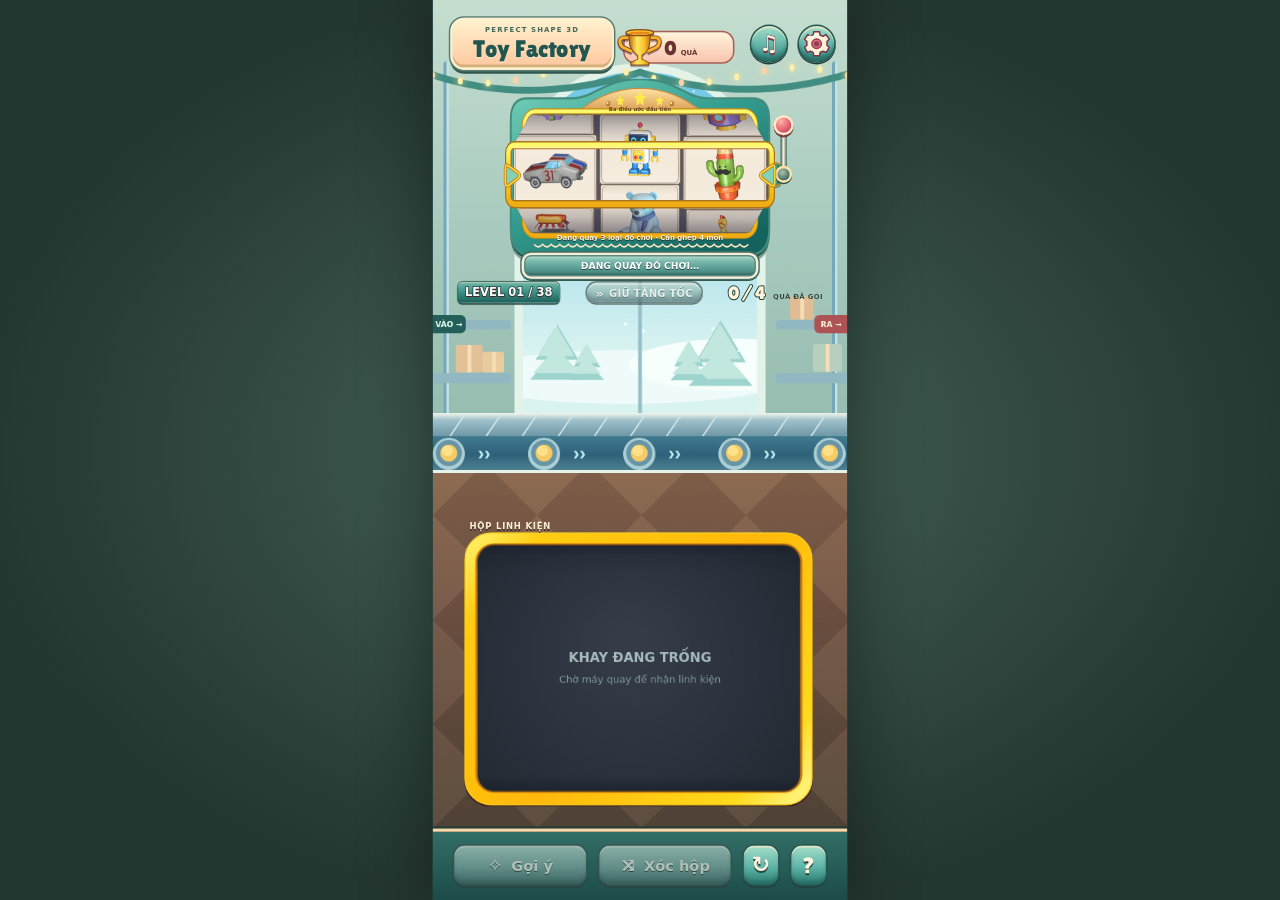
==== games/christmas-toy-factory/index.html @ 2bdef1fa "Publish Christmas Toy Factory prototype" ====
<!doctype html>
<html lang="vi">
<head>
  <meta charset="utf-8">
  <meta name="viewport" content="width=device-width,initial-scale=1,viewport-fit=cover">
  <meta name="theme-color" content="#164e50">
  <title>Christmas Toy Factory · Prototype</title>
  <link rel="stylesheet" href="letter-press-ui.css">
  <link rel="stylesheet" href="game.css">
  <script defer src="letter-press-ui.js"></script>
  <script defer src="assets/toy-meshes.js"></script>
  <script defer src="toy-models.js"></script>
  <script defer src="assets/gift-models.js"></script>
  <script defer src="missions.js"></script>
  <script defer src="assets/cannon-es.min.js"></script>
  <script defer src="tray-physics.js"></script>
  <script defer src="mesh-renderer.js"></script>
  <script defer src="assets/sfx-bank.js"></script>
  <script defer src="sfx.js"></script>
  <script defer src="factory-art.js"></script>
  <script defer src="game.js"></script>
</head>
<body>
  <main id="viewport" aria-label="Xưởng đồ chơi Giáng sinh">
    <div id="stage">
      <canvas id="world" width="540" height="1172" aria-label="Đồ chơi trên băng chuyền và hộp linh kiện"></canvas>
      <header class="hud"><div class="brand press-title"><small>PERFECT SHAPE 3D</small><strong>Toy Factory</strong></div><div class="gift-counter hud-pill"><span class="reward-token" id="gift-icon" aria-hidden="true"></span><b id="total-gifts">0</b><small>QUÀ</small></div><button id="sound" class="gear glossy" aria-label="Tắt âm thanh">♫</button><button id="settings" class="gear glossy" aria-label="Cài đặt"></button></header>
      <section id="machine" aria-label="Máy quay đồ chơi">
        <svg class="slot-cabinet" viewBox="0 0 454 238" preserveAspectRatio="none" aria-hidden="true">
          <defs>
            <linearGradient id="slot-shell" x2=".8" y2="1"><stop stop-color="#78d2bb"/><stop offset=".48" stop-color="#359f91"/><stop offset="1" stop-color="#14635e"/></linearGradient>
            <linearGradient id="slot-gold" x2="0" y2="1"><stop stop-color="#fff86d"/><stop offset=".45" stop-color="#ffd329"/><stop offset="1" stop-color="#efad13"/></linearGradient>
            <linearGradient id="slot-crown" x2="0" y2="1"><stop stop-color="#ffe4a0"/><stop offset="1" stop-color="#d89951"/></linearGradient>
            <path id="slot-star" d="m0-9 2.8 5.7 6.3.9-4.6 4.5 1.1 6.3L0 5.4-5.6 8.4l1.1-6.3-4.6-4.5 6.3-.9Z"/>
          </defs>
          <path d="M43 30H117C153 30 167 2 227 2s74 28 110 28h74q27 0 27 27v143q0 34-34 34H50q-34 0-34-34V57q0-27 27-27Z" fill="#235e55"/>
          <path d="M43 25H117C153 25 167 0 227 0s74 25 110 25h74q27 0 27 27v143q0 34-34 34H50q-34 0-34-34V52q0-27 27-27Z" fill="url(#slot-shell)" stroke="#438d7d" stroke-width="3"/>
          <path d="M125 43Q171 12 227 12t102 31Z" fill="url(#slot-crown)" stroke="#c18c4b" stroke-width="1.5"/>
          <g fill="#ffe94b"><use href="#slot-star" transform="translate(227 25) scale(1.1)"/><use href="#slot-star" transform="translate(195 28) scale(.75)"/><use href="#slot-star" transform="translate(259 28) scale(.75)"/></g>
          <g fill="#b97932"><circle cx="175" cy="32" r="3.5"/><circle cx="279" cy="32" r="3.5"/></g><g fill="#ffecae"><circle cx="174" cy="31" r="1.6"/><circle cx="278" cy="31" r="1.6"/></g>
          <rect x="38" y="42" width="378" height="162" rx="18" fill="#545662" stroke="#c58e17" stroke-width="8"/>
          <rect x="38" y="42" width="378" height="162" rx="18" fill="none" stroke="url(#slot-gold)" stroke-width="5"/>
          <path d="M54 215q7 7 14 0 7 7 14 0 7 7 14 0 7 7 14 0 7 7 14 0 7 7 14 0 7 7 14 0 7 7 14 0 7 7 14 0 7 7 14 0 7 7 14 0 7 7 14 0 7 7 14 0 7 7 14 0 7 7 14 0 7 7 14 0 7 7 14 0 7 7 14 0 7 7 14 0 7 7 14 0 7 7 14 0 7 7 14 0 7 7 14 0 7 7 14 0 7 7 14 0" fill="none" stroke="#ffeac4" stroke-width="2"/>
        </svg>
        <div class="machine-title"><b id="mission-title">MISSION · LEVEL 01</b></div>
        <div class="reels" aria-label="Kết quả quay đồ chơi"></div>
        <svg class="slot-payline" viewBox="0 0 454 238" preserveAspectRatio="none" aria-hidden="true">
          <rect x="12" y="86" width="430" height="77" rx="10" fill="none" stroke="#a97519" stroke-width="11"/>
          <rect x="12" y="86" width="430" height="77" rx="10" fill="none" stroke="url(#slot-gold)" stroke-width="7"/>
          <path d="M19 89H435" stroke="#fff5a1" stroke-width="2"/>
          <path d="M12 113Q7 110 7 117v17q0 7 6 4l15-9q5-4 0-7Z" fill="#81d2ba" stroke="#c58b1d" stroke-width="5" stroke-linejoin="round"/>
          <path d="M12 113Q7 110 7 117v17q0 7 6 4l15-9q5-4 0-7Z" fill="none" stroke="#ffdc44" stroke-width="2"/>
          <path d="M442 113q5-3 5 4v17q0 7-6 4l-15-9q-5-4 0-7Z" fill="#81d2ba" stroke="#c58b1d" stroke-width="5" stroke-linejoin="round"/>
          <path d="M442 113q5-3 5 4v17q0 7-6 4l-15-9q-5-4 0-7Z" fill="none" stroke="#ffdc44" stroke-width="2"/>
        </svg>
        <div id="lever" aria-hidden="true"><div class="lever-mount"></div><div class="lever-arm"></div><div class="lever-base"></div><i class="lever-ball"></i></div>
        <div class="machine-foot"><p id="machine-caption">Đang chuẩn bị quay đồ chơi…</p></div>
        <button id="spin" class="play glossy" disabled>ĐANG QUAY ĐỒ CHƠI…</button>
      </section>
      <div class="conveyor-heading"><button id="batch-label" class="level-chip" aria-label="Chọn level">LEVEL 01</button><button id="boost" class="boost glossy" disabled aria-label="Giữ để tăng tốc băng chuyền"><span>»</span> GIỮ TĂNG TỐC</button><span id="batch-count">0 / 3 <i>QUÀ ĐÃ GÓI</i></span></div>
      <div id="stations" aria-label="Các đồ chơi cần lắp"></div>
      <div class="clue-plate instruction-plate"><span>LẮP RÁP</span><strong id="instruction" role="status">Khởi động băng chuyền để lắp đồ chơi!</strong></div>
      <div class="tray-heading"><span>HỘP LINH KIỆN</span><span id="parts-count">TÌM MẢNH CÒN THIẾU</span></div>
      <div id="piece-buttons" aria-label="Mảnh trong hộp"></div>
      <footer class="tools order-rail"><button id="hint" class="glossy"><span>✧</span> Gợi ý</button><button id="shuffle" class="glossy"><span>⤨</span> Xóc hộp</button><button id="restart" class="glossy" aria-label="Chơi lại chuyến quà"><span>↻</span></button><button id="help" class="glossy" aria-label="Hướng dẫn">?</button></footer>
      <div id="toast" role="status" hidden></div>
      <dialog id="modal" aria-labelledby="modal-title"><article class="panel"><header class="panel-heading"><h1 id="modal-title"></h1><p id="modal-subtitle"></p></header><button id="close" class="close glossy" aria-label="Đóng">×</button><div class="panel-body" id="modal-content"></div></article></dialog>
    </div>
  </main>
</body>
</html>
---- games/christmas-toy-factory/letter-press-ui.css ----
@font-face {
  font-family: "Lilita One";
  src: url("assets/lilita-one.woff2") format("woff2");
  font-style: normal;
  font-weight: 900;
  font-display: swap;
}

:root {
  color-scheme: light;
  font-family: "Lilita One", "Arial Rounded MT Bold", system-ui, sans-serif;
  font-weight: 900;
  color: white;
  background: #20342e;
  --ink: #233b35;
  --glow-blue: #ade2d0;
  --blue: #389488;
  --yellow: #ffe545;
}

* { box-sizing: border-box; }
html, body { margin: 0; width: 100%; height: 100%; overflow: hidden; }
body { overscroll-behavior: none; user-select: none; -webkit-user-select: none; }
[hidden] { display: none !important; }

#viewport {
  position: fixed;
  inset: env(safe-area-inset-top) env(safe-area-inset-right) env(safe-area-inset-bottom) env(safe-area-inset-left);
  overflow: hidden;
  background: radial-gradient(ellipse at center, #46645a, #243630 74%);
}
#stage {
  position: absolute;
  top: 50%;
  left: 50%;
  width: 540px;
  height: 1172px;
  transform: translate(-50%, -50%) scale(var(--scale, 0));
  isolation: isolate;
  background: #164e50;
  box-shadow: 0 0 90px #0007;
  overflow: hidden;
  touch-action: none;
}
#world, #effects, #home, #hud, #pieces {
  position: absolute;
  inset: 0;
  width: 100%;
  height: 100%;
}
#hud, #home, #pieces, #effects { pointer-events: none; }
#effects { z-index: 5; }
#tutorial, #tutorial-shade { position: absolute; inset: 0; width: 100%; height: 100%; pointer-events: none; }
#tutorial { z-index: 6; }
#stage.guiding #hud button { pointer-events: none; }
#tutorial-card {
  position: absolute;
  top: 112px;
  left: 39px;
  right: 39px;
  padding: 10px 19px 16px;
  border-radius: 23px;
  border: 3px solid #ffe8c0;
  background: linear-gradient(170deg, #fff5df, #ffd8af);
  color: #294741;
  box-shadow: 0 4px #48756b, 0 11px 30px #22101988;
  pointer-events: auto;
}
#tutorial-card[data-position="below-row"] { top: 446px; }
#tutorial-card[data-position="below-timer"] { top: 155px; }
.tutorial-heading { display: flex; align-items: center; justify-content: space-between; gap: 8px; }
#tutorial-progress { color: #3c625c; font: 850 13px/1.2 system-ui, sans-serif; letter-spacing: .105em; text-transform: uppercase; }
#tutorial-title { margin: 0 0 4px; font-size: 29px; font-weight: 900; line-height: 1.05; }
#tutorial-copy { margin: 0; font: 700 19px/1.26 system-ui, sans-serif; }
#tutorial-skip { min-width: 53px; min-height: 34px; background: transparent; color: #345750; font: 800 16px system-ui, sans-serif; }
#tutorial-next {
  display: block;
  min-height: 43px;
  margin: 9px 0 0 auto;
  padding: 0 16px;
  border-radius: 12px;
  border: 2px solid #732f43;
  background: linear-gradient(#ac4a61, #8f3951);
  box-shadow: 0 2px #702b40;
  color: #fff4e2;
  font-size: 19px;
}
#tutorial-card button:focus-visible { outline-color: #8a3650; outline-width: 3px; outline-offset: 2px; }
#tutorial-hand {
  position: absolute;
  top: 0;
  left: 0;
  width: 0;
  height: 0;
  transform: translate(var(--hand-x), var(--hand-y)) scaleX(var(--hand-side, 1));
}
#tutorial-hand img { position: absolute; width: 105px; height: 105px; filter: drop-shadow(0 4px 3px #2b123a82); }
#tutorial-hand .hand-idle { left: -18px; top: -24px; animation: tutorial-point 1.15s ease-in-out infinite; }
#tutorial-hand .hand-click { left: -12px; top: -30px; animation: tutorial-click 1.15s steps(1) infinite; opacity: 0; }
#tutorial-hand.point-only img { animation: none; }
#tutorial-hand.pressed .hand-idle { animation: none; opacity: 0; }
#tutorial-hand.pressed .hand-click { animation: none; opacity: 1; }
@keyframes tutorial-point {
  0%, 100% { opacity: 1; transform: translate(8px, 11px); }
  35% { opacity: 1; transform: translate(0, 0); }
  44%, 64% { opacity: 0; transform: translate(0, 0); }
  66% { opacity: 1; transform: translate(0, 0); }
}
@keyframes tutorial-click { 44% { opacity: 1; } 66% { opacity: 0; } }
@media (prefers-reduced-motion: reduce) {
  #tutorial-hand img.hand-idle, #tutorial-hand img.hand-click { animation: none; }
}
button {
  border: 0;
  font: inherit;
  color: inherit;
  cursor: pointer;
  padding: 0;
  pointer-events: auto;
  -webkit-tap-highlight-color: transparent;
}
button:focus-visible { outline: 5px solid #fff2a4; outline-offset: 5px; }
button:active:not(.piece-hit) { filter: brightness(1.14); }
.glossy {
  background: linear-gradient(#a4deca, #61b5a8 54%, #28786f);
  border: 2px solid #265650;
  box-shadow: inset 0 3px 1px #ffe9c591, inset 0 -5px 4px #205e5870, 0 2px 0 #233f38;
}
.gear {
  position: absolute;
  width: 58px;
  height: 58px;
  border-radius: 50%;
  display: grid;
  place-items: center;
}
.gear svg { width: 42px; height: 42px; }
.level-chip, .timer-text {
  color: #fff;
  font-weight: 1000;
  letter-spacing: -.5px;
  paint-order: stroke fill;
  -webkit-text-stroke: 2.5px #4d292a;
  text-shadow: 0 2px 1px #4d252b;
}
.level-chip {
  position: absolute;
  top: 47px;
  left: 34px;
  font-size: 19px;
  line-height: 23px;
  padding: 1px 6px 2px;
  border-radius: 7px;
  border: 1px solid #25544b;
  background: linear-gradient(#6ebbad, #388c80 54%, #1d615b);
  box-shadow: inset 0 2px #ffd6b66b, 0 2px 1px #244b44;
}
#game-settings { top: 31px; right: 12px; }
.timer {
  position: absolute;
  left: 206px;
  top: 52px;
  width: 154px;
  height: 43px;
  border-radius: 12px;
  background: #284b44;
  border: 4px solid #92cabb;
  box-shadow: 0 0 0 1.5px #401e26, inset 0 2px 4px #4a222d, 0 4px #36685e, 0 5px #552630;
}
.timer-fill {
  height: 100%;
  width: 100%;
  border-radius: 8px;
  background: linear-gradient(#ffdb24, #ffac00 60%, #ff9200);
  box-shadow: inset 0 2px 3px #fff29b, inset 0 -3px 4px #dc6500, 1px 0 3px #662e39;
  transform-origin: left;
}
.timer.danger .timer-fill { background: linear-gradient(#ff845d,#ff4421,#b90b0e); }
.timer-clock {
  position: absolute;
  width: 53px;
  height: 58px;
  top: -15px;
  left: -28px;
}
.timer-clock svg { width: 100%; height: 100%; overflow: visible; }
.timer-text {
  position: absolute;
  inset: 0;
  display: grid;
  place-items: center;
  font-size: 23px;
}
.timer.untimed .timer-text { font: 900 33px/1 system-ui, sans-serif; }
.clue-plate {
  position: absolute;
  top: 554px;
  left: 59px;
  right: 59px;
  min-height: 49px;
  display: flex;
  align-items: center;
  gap: 10px;
  padding: 5px 12px;
  border: 3px solid #fff0c2;
  border-radius: 13px;
  background: linear-gradient(#fff2d3, #e9c38c);
  box-shadow: 0 3px #956b42, 0 5px 8px #26190e80;
  color: #263a32;
  font: 750 18px/1.1 system-ui, sans-serif;
}
.clue-plate span {
  flex: 0 0 auto;
  padding: 5px 6px;
  border-radius: 6px;
  background: #296b60;
  color: #fff4d9;
  font-size: 12px;
  letter-spacing: .08em;
}
.clue-plate strong { flex: 1; }
.order-rail {
  position: absolute;
  inset: auto 0 0;
  min-height: 93px;
  display: flex;
  align-items: center;
  gap: 16px;
  padding: 10px 24px 13px;
  background: linear-gradient(#326e66,#1c4b49);
  border-top: 4px solid #fbd8aa;
  box-shadow: 0 -3px 0 #263e37;
  color: #fff0d8;
  font-family: system-ui, sans-serif;
}
.order-copy { flex: 1; min-width: 0; }
.order-heading { display: flex; align-items: baseline; gap: 10px; justify-content: space-between; }
#chapter-label { font-size: 21px; font-weight: 850; }
#row-count { color: #ffc99e; font-size: 16px; white-space: nowrap; }
#chapter-tip { margin: 4px 0 0; color: #ffdfcc; font-size: 16px; line-height: 1.2; }
#guide { width: 48px; height: 48px; flex: 0 0 48px; border-radius: 15px; font-size: 27px; }

.home-hud {
  position: absolute;
  top: 37px;
  left: 15px;
  right: 12px;
  height: 82px;
  display: flex;
  align-items: center;
  gap: 9px;
}
.profile {
  width: 83px;
  height: 83px;
  flex: 0 0 auto;
  border: 4px solid #ffe8d0;
  border-radius: 13px;
  background: linear-gradient(#dc7c72, #a54d56 70%, #66333c);
  box-shadow: 0 0 0 2px #87434d, inset 0 0 0 3px #e88480, 0 3px 0 #1c2750;
}
.profile svg { width: 66px; height: 66px; }
.home-hud .gear { position: static; width: 49px; height: 49px; flex: 0 0 auto; }
.home-hud .gear svg { width: 35px; height: 35px; }
.hud-pill {
  position: relative;
  flex: 1;
  height: 48px;
  display: flex;
  gap: 9px;
  align-items: center;
  justify-content: end;
  background: linear-gradient(#fff4db, #f9c4ae);
  border: 2px solid #a96056;
  border-radius: 16px;
  color: #663331;
  font-size: 25px;
  letter-spacing: 1px;
}
.hud-pill #life-clock { font-size: 19px; letter-spacing: 0; }
.heart-token {
  margin-left: -8px;
  width: 67px;
  height: 61px;
  flex: 0 0 auto;
  filter: drop-shadow(0 2px 1px #2b061d70);
}
.heart-token svg { width: 100%; height: 100%; }
.lives-number {
  position: absolute;
  left: 18px;
  color: white;
  font-size: 28px;
  -webkit-text-stroke: 2.5px #301020;
  paint-order: stroke fill;
}
.coin {
  display: inline-block;
  width: 54px;
  height: 54px;
  vertical-align: middle;
  border: 3px solid #ad6505;
  border-radius: 50%;
  background: radial-gradient(circle, #ffd62b 45%, #ffc109 52%, #fff055 62%, #ffaf00 65%);
  box-shadow: inset 0 2px 1px #fff19c, inset 0 -4px 1px #e08500, 0 2px 2px #42230060;
}
.hud-pill .coin { margin-left: -6px; flex: 0 0 auto; }
.plus {
  flex: 0 0 53px;
  width: 53px;
  height: 53px;
  margin-right: -2px;
  font-size: 33px;
  border-radius: 12px;
  background: linear-gradient(#ffdd05, #ff9500 80%);
  border-color: #8b4d00;
  box-shadow: inset 0 3px #ffe473, inset 0 -5px #d96c00, 0 2px #88430c;
  -webkit-text-stroke: 2px #b04205;
  paint-order: stroke fill;
}
.press-title {
  position: absolute;
  top: 202px;
  left: 36px;
  right: 36px;
  padding: 23px 8px 26px;
  border-radius: 28px;
  border: 5px solid #ffefcd;
  background: linear-gradient(#fff1ce,#ffc79e);
  box-shadow: 0 0 0 3px #577d70, 0 8px 0 #315850, inset 0 -6px #d3af7b;
  text-align: center;
  color: #244b46;
}
.press-title p {
  margin: 0 0 4px;
  font: 850 16px/1.2 system-ui, sans-serif;
  letter-spacing: .22em;
  color: #44685b;
}
.press-title h1 { margin: 0; font-size: 70px; line-height: 1.05; color: #23564f; text-shadow: 0 3px #fff1cf; }
#home-progress {
  position: absolute;
  top: 973px;
  left: 0;
  right: 0;
  margin: 0;
  text-align: center;
  font: 800 20px/1.3 system-ui, sans-serif;
  color: #ffedcc;
  text-shadow: 0 2px #602a35;
}
.play, .action {
  background: linear-gradient(#9ce1cc 3%, #67c0ae 28%, #38988c 75%, #266c63);
  border-color: #255b50;
  box-shadow: inset 0 4px 2px #ffdfb89e, inset 0 -8px 2px #21534b9e, 0 3px 1px #2a4a41;
  -webkit-text-stroke: 4px #254741;
  paint-order: stroke fill;
  text-shadow: 0 3px #254741;
}
.play {
  position: absolute;
  left: 50%;
  top: 845px;
  width: 292px;
  height: 121px;
  border: 7px solid #ffeacf;
  border-radius: 34px;
  box-shadow: 0 0 0 2px #307366, inset 0 0 0 5px #459080, inset 0 9px 2px #b1ddc1, inset 0 -9px 1px #276b62, 0 7px 0 #27564c;
  transform: translateX(-50%);
  font-size: 62px;
  letter-spacing: -1.8px;
  word-spacing: 4px;
}
.tabs {
  position: absolute;
  inset: auto 0 0;
  height: 109px;
  display: flex;
  background: linear-gradient(#408278, #24534e);
  border-top: 5px solid #ffe5c6;
  box-shadow: 0 -2px 0 #316961, inset 0 5px 0 #5f9d90;
}
.tabs button {
  position: relative;
  flex: 1;
  background: none;
  font-size: 22px;
  text-shadow: 0 3px #24413a;
}
.tabs button.selected {
  flex: 1.24;
  padding-top: 46px;
  background: linear-gradient(#fda594, #dc6c7e 55%, #a54461);
  border: 1px solid #ffb8a1;
}
.tabs button svg { width: 99px; height: 89px; }
.tabs .selected svg { position: absolute; width: 113px; height: 101px; top: -38px; left: calc(50% - 56px); }

.piece-hit {
  position: absolute;
  min-width: 46px;
  min-height: 46px;
  background: transparent;
  border-radius: 16px;
  pointer-events: none;
}
.piece-hit:focus-visible { outline-width: 3px; outline-offset: 0; }
.sr-only { position: absolute; width: 1px; height: 1px; clip-path: inset(50%); overflow: hidden; white-space: nowrap; }

#modal {
  position: absolute;
  inset: 0;
  margin: 0;
  width: 100%;
  height: 100%;
  max-width: none;
  max-height: none;
  border: 0;
  padding: 0;
  background: #241015b9;
  color: white;
  z-index: 4;
}
#modal[open] { display: grid; place-items: center; }
.panel {
  position: relative;
  width: 484px;
  margin-top: -21px;
  padding: 94px 31px 30px;
  border-radius: 48px;
  border: 7px solid #fff0d6;
  background: linear-gradient(#f9b3a1, #dd7484 68%, #be586c);
  box-shadow: 0 0 0 2px #843c4d, inset 0 0 0 6px #b85f71, inset 0 13px 0 #ffdcc2, 0 7px 0 #963f50;
  text-align: center;
}
.panel-heading {
  position: absolute;
  left: 50%;
  top: -39px;
  transform: translateX(-50%) perspective(520px) rotateX(-8deg);
  width: 357px;
  min-height: 104px;
  display: grid;
  place-content: center;
  border: 7px solid #fff1d7;
  border-radius: 31px;
  background: linear-gradient(#fca69a,#c95670);
  box-shadow: 0 0 0 2px #7e394a, inset 0 0 0 5px #c35e77, inset 0 9px 0 #ffc5a9, 0 5px 0 #8a3e53;
  -webkit-text-stroke: 4px #602c3d;
  paint-order: stroke fill;
  text-shadow: 0 3px #542833;
}
.panel h1, .panel h2, .panel p { margin: 0; }
.panel h1 { font-size: 45px; line-height: 1.03; letter-spacing: -1.3px; word-spacing: 4px; }
.panel-heading p { font-size: 25px; line-height: 1; -webkit-text-stroke-width: 3px; }
.panel-heading p:empty { display: none; }
.close {
  position: absolute;
  top: -13px;
  right: -26px;
  width: 65px;
  height: 65px;
  border-radius: 50%;
  background: linear-gradient(#ff5547,#ef1013 62%,#b90009);
  border-color: #a61324;
  box-shadow: inset 0 4px 2px #ffa477, inset 0 -6px 2px #a2090b, 0 3px 0 #680f21;
  font-size: 57px;
  line-height: .8;
  -webkit-text-stroke: 3px #411116;
  paint-order: stroke fill;
}
.panel h2 {
  font-size: 52px;
  margin: 0 0 14px;
  -webkit-text-stroke: 4px #65303c;
  paint-order: stroke fill;
  text-shadow: 0 4px #65303c;
  letter-spacing: -1px;
}
.panel-copy {
  font-family: system-ui, sans-serif;
  border: 2px solid #8f414f;
  box-shadow: inset 0 3px 6px #6d303747;
  background: #934653;
  border-radius: 20px;
  padding: 24px 20px;
  font-size: 25px;
  line-height: 1.35;
  text-shadow: 0 2px #6c333a;
}
.reward {
  height: 225px;
  display: grid;
  place-items: center;
  position: relative;
}
.reward svg { width: 187px; height: 151px; }
.reward b {
  position: absolute;
  left: 61%;
  top: 60%;
  font-size: 45px;
  color: #fff;
  -webkit-text-stroke: 4px #61313c;
  paint-order: stroke fill;
}
.guide-copy { max-height: 540px; overflow: auto; text-align: left; font-size: 20px; }
.guide-copy p + p { margin-top: 14px; }
.level-list { display: grid; gap: 12px; max-height: 740px; overflow: auto; padding: 6px 4px; }
.level-list section { background: #295d57; border-radius: 15px; padding: 8px 10px 10px; }
.level-list h3 { margin: 0 0 5px; font: 800 18px/1.25 system-ui, sans-serif; color: #ffe2bd; }
.level-choices { display: grid; grid-template-columns: repeat(5,1fr); gap: 7px; }
.level-choices button { min-height: 53px; border-radius: 10px; color: #254a45; background: #ffd0a4; font-size: 25px; }
.level-choices button span { margin-left: 3px; color: #864352; font: 900 16px system-ui, sans-serif; }
.actions { display: flex; gap: 16px; margin-top: 26px; justify-content: center; }
.action {
  border: 2px solid #9b4758;
  border-radius: 29px;
  min-height: 97px;
  flex: 1;
  font-size: 33px;
  letter-spacing: -1px;
}
.action.alt {
  background: linear-gradient(#ffdc0c,#ffac00 59%,#ff8100);
  border-color: #b65801;
  box-shadow: inset 0 4px 2px #fff08d, inset 0 -9px 2px #dd6300, 0 3px 1px #774b28;
}
.action .coin { width: 40px; height: 40px; margin-left: 4px; }
.action:disabled { cursor: default; filter: saturate(.55); }
.panel.won { padding-bottom: 37px; }
.panel.won .action { min-height: 110px; }
.setting-row { display: flex; align-items: center; justify-content: space-between; padding: 11px 0; }
.setting-row + .setting-row { border-top: 2px solid #c76c79; }
.toggle {
  width: 102px;
  min-height: 50px;
  border-radius: 16px;
  background: linear-gradient(#fac48a,#d17c4d);
  border: 2px solid #236c25;
  font-size: 25px;
  text-shadow: 0 2px #255013;
}
.toggle[aria-pressed="false"] { background: linear-gradient(#b99185,#805354); border-color: #3b557a; }
---- games/christmas-toy-factory/game.css ----
/* Layout adapters for the original Letter Press UI kit.
   letter-press-ui.css is an unchanged copy of the source stylesheet. */
:root{--font-body:system-ui,'Segoe UI',sans-serif;--cream:#fff0d6;--jade:#296b60;--dark-jade:#233b35;--gold:#ffcd12;--tray-felt:#232a34}
button:disabled{cursor:default}button:disabled:not(#spin){filter:saturate(.45);opacity:.65}
#world{touch-action:none}.hud{position:absolute;left:0;top:0;width:540px;height:110px;pointer-events:none}.hud button{pointer-events:auto}
.brand.press-title{top:23px;left:23px;right:auto;width:213px;height:68px;padding:7px 6px;border-width:3px;border-radius:18px;box-shadow:0 0 0 2px #577d70,0 5px 0 #315850,inset 0 -4px #d3af7b}
.brand small{display:block;font:850 9px/1.4 var(--font-body);letter-spacing:1.5px;color:#44685b}.brand strong{font-size:31px;line-height:1.15;white-space:nowrap;color:#23564f;text-shadow:0 2px #fff1cf}
.gift-counter.hud-pill{position:absolute;left:248px;top:40px;width:145px;height:43px;justify-content:flex-start;padding-left:51px;gap:5px;font-size:26px;letter-spacing:0}
.gift-counter small{font:900 9px var(--font-body);align-self:flex-end;margin-bottom:8px}.reward-token{position:absolute;left:-10px;top:-13px;width:59px;height:59px;filter:drop-shadow(0 2px 1px #2b061d70)}.reward-token svg{width:100%;height:100%}
.hud .gear{position:absolute;top:32px;width:50px;height:50px}.hud .gear svg{width:36px;height:36px}#sound{left:413px;font-size:29px;color:#fff0d7;-webkit-text-stroke:1px #76374a;paint-order:stroke fill;text-shadow:0 2px #76374a}#settings{left:475px}
#machine{position:absolute;top:103px;left:89px;width:362px;height:257px}
.slot-cabinet,.slot-payline{position:absolute;inset:0;width:100%;height:238px;pointer-events:none}
.slot-cabinet{filter:drop-shadow(0 4px 0 #254c4280)}
.slot-payline{z-index:2}
.machine-title{position:absolute;top:35px;left:23%;right:23%;text-align:center;color:#654327;font:850 7px/8px var(--font-body);white-space:nowrap;overflow:hidden;text-overflow:ellipsis}
.machine-foot{position:absolute;top:201px;left:37px;right:37px;text-align:center;z-index:3}
.machine-foot p{margin:0;font:750 9px/12px var(--font-body);color:#fff0d8;text-shadow:0 1px #233b35}
#spin.play{top:226px;width:308px;height:34px;border-width:3px;border-radius:12px;font:900 13px var(--font-body);letter-spacing:0;word-spacing:0;-webkit-text-stroke:0;box-shadow:0 0 0 2px #307366,inset 0 0 0 2px #459080,inset 0 3px 2px #b1ddc1,inset 0 -3px 1px #276b62,0 3px 0 #27564c}
#spin:disabled{font-size:12px;-webkit-text-stroke:0;text-shadow:0 1px #254741;filter:saturate(.7)}
.conveyor-heading{position:absolute;top:366px;left:32px;right:32px;display:flex;align-items:center;justify-content:space-between;height:29px}.conveyor-heading .level-chip{position:static;font:900 15px/23px var(--font-body);-webkit-text-stroke:2px #254741;padding:2px 9px;letter-spacing:0}#batch-count{font-size:23px;color:#fff4dc;-webkit-text-stroke:2.5px #254741;paint-order:stroke fill;text-shadow:0 2px #254741}#batch-count i{font:850 9px var(--font-body);-webkit-text-stroke:0;margin-left:5px;color:#294741;text-shadow:0 1px #fff0d6;letter-spacing:.4px}
.station{position:absolute;top:398px;width:156px;height:156px;background:transparent;color:#fff0d6}.station:hover:not(:disabled){background:#ffffff10;border-radius:20px}.station:disabled{opacity:1;filter:none}.station .toy-name{position:absolute;left:0;right:0;top:149px;font:900 12px var(--font-body);letter-spacing:.5px;-webkit-text-stroke:2.2px #254741;paint-order:stroke fill;text-shadow:0 2px #254741}.station .part-dots{position:absolute;top:175px;left:0;right:0;display:flex;gap:5px;justify-content:center}.part-dots i{width:8px;height:8px;border-radius:50%;background:#173e43;border:1px solid #8bd3c8}.part-dots i.done{background:#ffe545;box-shadow:0 0 7px #ffed9e}.station.selected{border-bottom:3px solid #ffe545}.station.ready .toy-name{color:#fff1a4}.station.ready .part-dots:after{content:'✓ ĐÃ GÓI';font:850 9px var(--font-body);color:#fff0d6;letter-spacing:.8px;text-shadow:0 1px #254741}.station.ready .part-dots i{display:none}
.instruction-plate.clue-plate{top:625px;left:42px;right:42px;min-height:46px;padding:6px 10px;gap:9px}.instruction-plate>span{font-size:10px;padding:6px;white-space:nowrap}.instruction-plate>strong{font:800 13px/1.2 var(--font-body);min-width:0}
.tray-heading{position:absolute;top:679px;left:48px;right:48px;display:flex;justify-content:space-between;align-items:center;color:#fff0d6;font:900 11px var(--font-body);letter-spacing:1px;text-shadow:0 2px #4b372d}.tray-heading span:last-child{font-size:9px;letter-spacing:.4px;color:#ffe2bd}
.tools.order-rail{gap:13px;padding:13px 26px 16px;min-height:93px}.tools button{height:55px;border-radius:16px;font:900 19px var(--font-body);text-shadow:0 2px #254741;color:#fff4df;flex:1;white-space:nowrap}.tools button span{font-size:25px;vertical-align:-1px;margin-right:4px}.tools #restart,.tools #help{flex:0 0 49px;width:49px}.tools #restart span{margin:0;font-size:29px}.tools #help{font:900 29px 'Lilita One',var(--font-body)}
#piece-buttons{position:absolute;inset:0;pointer-events:none}.piece-hit{opacity:0;border:0}.piece-hit:focus-visible{opacity:1;outline:3px dashed #fff6b1;box-shadow:0 0 15px #ffda5c;pointer-events:auto}
#toast{position:absolute;top:621px;left:43px;right:43px;padding:12px 15px;min-height:48px;text-align:center;border:3px solid #ffe8c0;border-radius:13px;background:linear-gradient(#fff5df,#ffd8af);color:#294741;font:800 13px/1.25 var(--font-body);box-shadow:0 3px #48756b,0 5px 12px #22101955;z-index:8}
#modal{background:#241015b9}#modal::backdrop{background:transparent}.panel{width:458px;padding:83px 24px 25px}.panel-heading{width:340px;min-height:100px}.panel-heading h1{font-size:36px;line-height:1.06;letter-spacing:-.5px;word-spacing:0}.panel-heading p{font-size:20px}.panel-body{font-family:var(--font-body)}.panel .close{right:-15px;top:-16px;width:58px;height:58px;font-size:49px}.panel-copy{padding:16px;font:700 16px/1.45 var(--font-body);color:#fff4e2}.panel-copy.guide-copy{font-size:15px;max-height:520px}.guide-copy p+p{margin-top:13px}.guide-copy .help-keyboard{font-size:12px;margin-top:16px}.panel-body .actions{margin-top:20px}.panel-body .action{font:900 22px var(--font-body);min-height:70px;border-radius:23px;-webkit-text-stroke:2px #254741;text-shadow:0 2px #254741;letter-spacing:0}.panel-body .action.alt{-webkit-text-stroke:2px #8f4e19;text-shadow:0 2px #8f4e19}.panel .reward{height:150px}.panel .reward svg{height:125px;width:150px;filter:drop-shadow(0 5px 1px #793f4580)}.result{display:flex;justify-content:space-around;gap:10px;background:#934653;border:2px solid #8f414f;box-shadow:inset 0 3px 6px #6d303747;border-radius:20px;margin:18px 0 0;padding:17px 12px;color:#fff4e2;font-size:12px}.result b{display:block;font:900 31px 'Lilita One',var(--font-body);-webkit-text-stroke:2px #65303c;paint-order:stroke fill;text-shadow:0 2px #65303c}.setting-row{font-size:19px}.toggle{font-family:var(--font-body);font-size:20px}.panel-body .settings-help{font-size:13px;line-height:1.5;margin-top:15px;color:#fff0d8}
/* Native dialogs enter the browser top layer, outside the stage transform. */
#modal .panel{transform:scale(var(--scale,1));transform-origin:center}
#modal[open]{grid-template-columns:minmax(0,1fr);grid-template-rows:minmax(0,1fr)}
.toy-level-list{max-height:610px;padding:4px}.toy-level-list .level-choices{grid-template-columns:repeat(3,minmax(0,1fr));gap:10px}.toy-level-list .level-choice{display:flex;align-items:center;flex-direction:column;min-height:127px;padding:3px 4px 9px;border:3px solid #ffe7bd;box-shadow:0 3px #7c404d;color:#254741}.toy-level-list .level-choice.current{border-color:#ffe545;background:#fff2bc}.level-choice canvas{width:94px;height:67px}.level-choice b{font:900 14px system-ui}.level-choice span{font:750 10px/1.2 system-ui!important;color:#49635b!important;margin:4px 0 0!important}.panel-heading #modal-subtitle{font-size:17px;line-height:1.15;max-width:303px;justify-self:center}
@media(prefers-reduced-motion:reduce){*{scroll-behavior:auto}}
/* Moving labels share the exact conveyor position used by drawing and drop targets. */
#stations{position:absolute;left:0;top:398px;width:540px;height:218px;overflow:hidden;pointer-events:none}
#stations .station{top:28px;pointer-events:auto}
#stations .station[hidden]{display:none}
.station .toy-name{top:140px;font-size:11px}
.station .part-dots{top:160px}
.station .deadline{position:absolute;top:177px;left:52px;width:52px;border-radius:8px;background:#235c59;color:#fff1ca;font:900 12px/20px var(--font-body)}
.station.ready .deadline{display:none}
.station.urgent .deadline{background:#ae3e4b;color:#fff1a4;box-shadow:0 0 0 2px #ffd69c}
.station.urgent .toy-name{color:#fff1a4}
/* The original kit stays intact; slot motion follows the pausable game clock. */
.reels{position:absolute;top:46px;left:4.18%;right:4.18%;height:154px;display:grid;grid-template-columns:repeat(var(--slots,3),calc(100% / var(--reel-cols,3)));justify-content:center;gap:0;padding:0;overflow:hidden;clip-path:polygon(7% 0,93% 0,100% 27%,100% 73%,93% 100%,7% 100%,0 73%,0 27%);background:#555563}
.reel{width:auto;min-width:0;height:154px;position:relative}
.reel canvas{display:block;width:100%;height:154px;margin:0}
.spinning .reel:not(.settled) canvas{filter:blur(.6px)}
/* Side lever: --c/--s are cos/sin of the pull angle set by setLever(); the arm folds through the pivot toward the player. */
#lever{position:absolute;right:-22px;top:44px;width:34px;height:170px;pointer-events:none;z-index:1;--c:1;--s:0}
.lever-mount{position:absolute;left:0;top:64px;width:16px;height:32px;border-radius:0 8px 8px 0;background:linear-gradient(90deg,#14635e,#359f91 60%,#235e55);border:2px solid #c58e17;border-left:0;box-shadow:0 2px 0 #254c4280}
.lever-base{position:absolute;z-index:2;left:7px;top:69px;width:22px;height:22px;border:3px solid #ffe2a8;border-radius:50%;box-sizing:border-box;background:radial-gradient(circle at 40% 35%,#adc2ac,#426c68 70%,#2a4b47);box-shadow:0 2px 0 #254741}
.lever-arm{position:absolute;z-index:1;left:14px;top:16px;width:8px;height:64px;transform-origin:50% 100%;transform:scaleY(var(--c)) scaleX(calc(1 + .25 * var(--s)));background:linear-gradient(90deg,#687b79,#fff0d6 45%,#7e9691);border:1px solid #315850;border-radius:5px;box-sizing:border-box}
.pulled .lever-arm{z-index:3}
.lever-ball{position:absolute;z-index:4;left:5px;top:calc(80px - 64px * var(--c) - 13px);width:26px;height:26px;box-sizing:border-box;border:3px solid #ffe8c5;border-radius:50%;background:radial-gradient(circle at 32% 25%,#ffb7a1,#e66375 55%,#a53753);box-shadow:0 3px 0 #7c404d;transform:scale(calc(1 + .3 * var(--s)))}

.conveyor-heading .boost{height:29px;padding:0 11px;border-radius:15px;font:900 13px/29px var(--font-body);color:#fff4df;text-shadow:0 1.5px #254741;letter-spacing:.3px;white-space:nowrap;touch-action:none;-webkit-user-select:none;user-select:none;-webkit-touch-callout:none;transition:transform .08s,filter .15s}.conveyor-heading .boost span{font-size:17px;margin-right:2px;vertical-align:-1px}.conveyor-heading .boost:disabled{filter:grayscale(.7) brightness(.85);opacity:.6}.conveyor-heading .boost.held{transform:translateY(2px) scale(.96);filter:brightness(1.15) saturate(1.3)}.conveyor-heading .boost.held span{display:inline-block;animation:boost-pulse .3s linear infinite}@keyframes boost-pulse{50%{transform:translateX(3px)}}
.instruction-plate.clue-plate{display:none}
#parts-count{display:none}
.station .toy-name,.station .deadline,.station .part-dots{display:none!important}
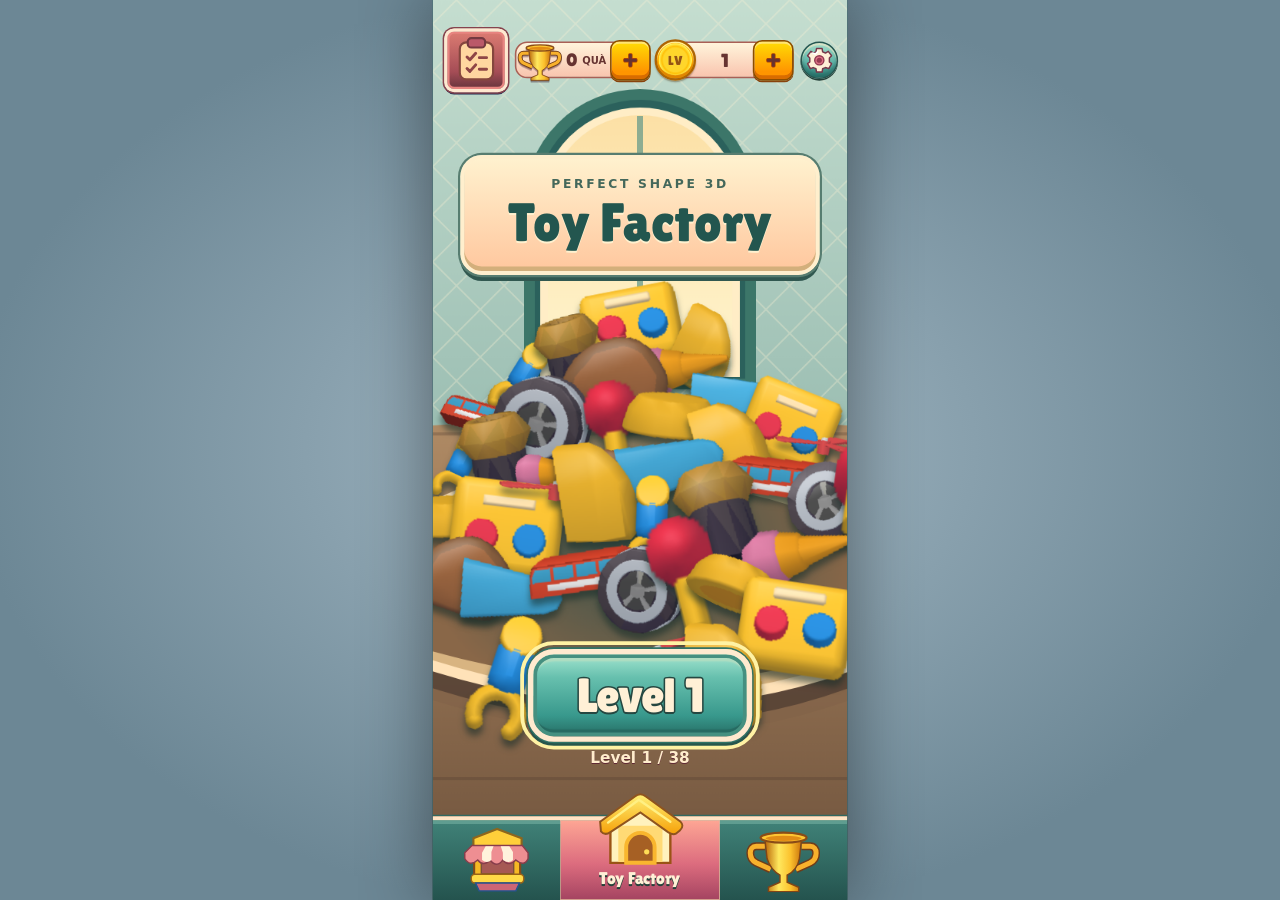
==== commit 21535477: "Update Christmas Toy Factory home screen and level progression" ====
--- a/games/christmas-toy-factory/index.html
+++ b/games/christmas-toy-factory/index.html
@@ -21,10 +21,44 @@
   <script defer src="game.js"></script>
 </head>
 <body>
+  <!-- Add src or a <source> here when the background music track is available. -->
+  <audio id="background-music" loop preload="none"></audio>
   <main id="viewport" aria-label="Xưởng đồ chơi Giáng sinh">
     <div id="stage">
+      <section id="home" aria-labelledby="home-title">
+        <canvas id="home-art" width="540" height="1172" aria-hidden="true"></canvas>
+        <header class="home-hud">
+          <button id="home-profile" class="profile glossy" aria-label="Chọn level"></button>
+          <div class="hud-pill home-gifts" aria-label="Tổng quà đã gói"><span class="heart-token" id="home-gift-icon" aria-hidden="true"></span><b id="home-total">0</b><small>QUÀ</small><button id="home-help" class="plus glossy" aria-label="Cách chơi">+</button></div>
+          <div class="hud-pill home-level-pill"><span class="coin" aria-hidden="true"><small>LV</small></span><b id="home-level">1</b><button id="home-level-picker" class="plus glossy" aria-label="Chọn level">+</button></div>
+          <button id="home-settings" class="gear glossy" aria-label="Cài đặt"></button>
+        </header>
+        <div class="home-title press-title"><p>PERFECT SHAPE 3D</p><h1 id="home-title">Toy Factory</h1></div>
+        <button id="home-play" class="play glossy">Level 1</button>
+        <p id="home-progress">Level 1 / 38</p>
+        <nav class="tabs" aria-label="Menu chính">
+          <button id="home-collection" aria-label="Bộ đồ chơi"></button>
+          <button id="home-tab" class="selected" aria-current="page">Toy Factory</button>
+          <button id="home-levels" aria-label="Chọn level"></button>
+        </nav>
+      </section>
+      <div id="game-screen" hidden inert>
       <canvas id="world" width="540" height="1172" aria-label="Đồ chơi trên băng chuyền và hộp linh kiện"></canvas>
-      <header class="hud"><div class="brand press-title"><small>PERFECT SHAPE 3D</small><strong>Toy Factory</strong></div><div class="gift-counter hud-pill"><span class="reward-token" id="gift-icon" aria-hidden="true"></span><b id="total-gifts">0</b><small>QUÀ</small></div><button id="sound" class="gear glossy" aria-label="Tắt âm thanh">♫</button><button id="settings" class="gear glossy" aria-label="Cài đặt"></button></header>
+      <header class="hud" aria-label="Thông tin chuyến quà">
+        <button id="batch-label" class="level-card glossy" aria-label="Chọn level">
+          <span class="batch-token" aria-hidden="true">
+            <svg viewBox="0 0 48 48" fill="none"><path d="M7 23h34v18a3 3 0 0 1-3 3H10a3 3 0 0 1-3-3Z" fill="#f3b991" stroke="#754b39" stroke-width="2"/><path d="M5 17h38v9H5Z" fill="#ffe6b5" stroke="#754b39" stroke-width="2" stroke-linejoin="round"/><path d="M21 17h7v27h-7Z" fill="#d96872" stroke="#954453" stroke-width="1.5"/><path d="M24 17C6 19 10 2 17 7c4 2 7 10 7 10Zm0 0C42 19 38 2 31 7c-4 2-7 10-7 10Z" fill="#f08b90" stroke="#954453" stroke-width="2"/><path d="M10 30v9m1-19h7" stroke="#fff4d7" stroke-width="2" stroke-linecap="round"/></svg>
+          </span>
+          <b id="batch-count" role="status" aria-label="Số quà chưa gói">3</b>
+          <span class="batch-copy"><small>QUÀ</small><strong>CHƯA GÓI</strong></span>
+          <svg class="batch-chevron" viewBox="0 0 8 14" aria-hidden="true"><path d="m2 2 4 5-4 5"/></svg>
+        </button>
+        <div class="gift-counter hud-pill" role="group" aria-label="Tổng quà đã gói">
+          <span class="reward-token" id="gift-icon" aria-hidden="true"></span>
+          <span class="gift-copy"><b id="total-gifts">0</b><small>TỔNG QUÀ</small></span>
+        </div>
+        <button id="settings" class="gear glossy" aria-label="Cài đặt"></button>
+      </header>
       <section id="machine" aria-label="Máy quay đồ chơi">
         <svg class="slot-cabinet" viewBox="0 0 454 238" preserveAspectRatio="none" aria-hidden="true">
           <defs>
@@ -48,22 +82,23 @@
           <rect x="12" y="86" width="430" height="77" rx="10" fill="none" stroke="#a97519" stroke-width="11"/>
           <rect x="12" y="86" width="430" height="77" rx="10" fill="none" stroke="url(#slot-gold)" stroke-width="7"/>
           <path d="M19 89H435" stroke="#fff5a1" stroke-width="2"/>
-          <path d="M12 113Q7 110 7 117v17q0 7 6 4l15-9q5-4 0-7Z" fill="#81d2ba" stroke="#c58b1d" stroke-width="5" stroke-linejoin="round"/>
-          <path d="M12 113Q7 110 7 117v17q0 7 6 4l15-9q5-4 0-7Z" fill="none" stroke="#ffdc44" stroke-width="2"/>
-          <path d="M442 113q5-3 5 4v17q0 7-6 4l-15-9q-5-4 0-7Z" fill="#81d2ba" stroke="#c58b1d" stroke-width="5" stroke-linejoin="round"/>
-          <path d="M442 113q5-3 5 4v17q0 7-6 4l-15-9q-5-4 0-7Z" fill="none" stroke="#ffdc44" stroke-width="2"/>
+          <g class="slot-arrow left"><path d="M12 113Q7 110 7 117v17q0 7 6 4l15-9q5-4 0-7Z" fill="#81d2ba" stroke="#c58b1d" stroke-width="5" stroke-linejoin="round"/>
+          <path d="M12 113Q7 110 7 117v17q0 7 6 4l15-9q5-4 0-7Z" fill="none" stroke="#ffdc44" stroke-width="2"/></g>
+          <g class="slot-arrow right"><path d="M442 113q5-3 5 4v17q0 7-6 4l-15-9q-5-4 0-7Z" fill="#81d2ba" stroke="#c58b1d" stroke-width="5" stroke-linejoin="round"/>
+          <path d="M442 113q5-3 5 4v17q0 7-6 4l-15-9q-5-4 0-7Z" fill="none" stroke="#ffdc44" stroke-width="2"/></g>
         </svg>
         <div id="lever" aria-hidden="true"><div class="lever-mount"></div><div class="lever-arm"></div><div class="lever-base"></div><i class="lever-ball"></i></div>
         <div class="machine-foot"><p id="machine-caption">Đang chuẩn bị quay đồ chơi…</p></div>
         <button id="spin" class="play glossy" disabled>ĐANG QUAY ĐỒ CHƠI…</button>
       </section>
-      <div class="conveyor-heading"><button id="batch-label" class="level-chip" aria-label="Chọn level">LEVEL 01</button><button id="boost" class="boost glossy" disabled aria-label="Giữ để tăng tốc băng chuyền"><span>»</span> GIỮ TĂNG TỐC</button><span id="batch-count">0 / 3 <i>QUÀ ĐÃ GÓI</i></span></div>
+
       <div id="stations" aria-label="Các đồ chơi cần lắp"></div>
       <div class="clue-plate instruction-plate"><span>LẮP RÁP</span><strong id="instruction" role="status">Khởi động băng chuyền để lắp đồ chơi!</strong></div>
       <div class="tray-heading"><span>HỘP LINH KIỆN</span><span id="parts-count">TÌM MẢNH CÒN THIẾU</span></div>
       <div id="piece-buttons" aria-label="Mảnh trong hộp"></div>
-      <footer class="tools order-rail"><button id="hint" class="glossy"><span>✧</span> Gợi ý</button><button id="shuffle" class="glossy"><span>⤨</span> Xóc hộp</button><button id="restart" class="glossy" aria-label="Chơi lại chuyến quà"><span>↻</span></button><button id="help" class="glossy" aria-label="Hướng dẫn">?</button></footer>
+      <footer class="tools order-rail"><button id="hint" class="glossy"><span>✧</span> Gợi ý</button><button id="shuffle" class="glossy"><span>⤨</span> Xóc hộp</button><button id="boost" class="boost glossy" disabled aria-label="Giữ để tăng tốc băng chuyền"><span>»</span> GIỮ TĂNG TỐC</button></footer>
       <div id="toast" role="status" hidden></div>
+      </div>
       <dialog id="modal" aria-labelledby="modal-title"><article class="panel"><header class="panel-heading"><h1 id="modal-title"></h1><p id="modal-subtitle"></p></header><button id="close" class="close glossy" aria-label="Đóng">×</button><div class="panel-body" id="modal-content"></div></article></dialog>
     </div>
   </main>
--- a/games/christmas-toy-factory/game.css
+++ b/games/christmas-toy-factory/game.css
@@ -1,33 +1,106 @@
 /* Layout adapters for the original Letter Press UI kit.
    letter-press-ui.css is an unchanged copy of the source stylesheet. */
-:root{--font-body:system-ui,'Segoe UI',sans-serif;--cream:#fff0d6;--jade:#296b60;--dark-jade:#233b35;--gold:#ffcd12;--tray-felt:#232a34}
+:root{--font-body:system-ui,'Segoe UI',sans-serif;--cream:#fff0d6;--jade:#296b60;--dark-jade:#233b35;--gold:#ffcd12;--tray-felt:#bcc8d1;background:#6c8795}
+#viewport{background:radial-gradient(ellipse at center,#a4b9c5,#6c8795 74%)}
+/* Home reuses the original Perfect Shape / Letter Press layout and controls. */
+#game-screen{position:absolute;inset:0}
+#home{z-index:9;text-align:center;color:var(--cream)}
+#home button{pointer-events:auto}
+#home-art{position:absolute;inset:0;width:100%;height:100%;pointer-events:none}
+.home-hud .hud-pill{min-width:0;gap:5px;letter-spacing:0}
+.home-gifts .heart-token{width:59px;height:59px;flex:0 0 59px;margin-left:-6px}
+.home-gifts small{font:900 13px var(--font-body)}
+#home-total{font-size:23px;min-width:16px}
+#home-level{font-size:25px;flex:1;min-width:0;text-align:center}
+.home-level-pill .coin{position:relative}
+.home-level-pill .coin small{position:absolute;inset:0;display:grid;place-items:center;font-size:17px;color:#955410;text-shadow:0 1px #fff086}
+#home .tabs{pointer-events:auto}
+.toy-collection-grid{display:grid;grid-template-columns:repeat(3,minmax(0,1fr));gap:10px;max-height:540px;overflow:auto;padding:4px;overscroll-behavior:contain}
+.toy-collection-item{display:flex;align-items:center;flex-direction:column;padding:4px 3px 10px;border:3px solid #ffe7bd;border-radius:13px;background:#ffd0a4;color:var(--dark-jade);text-align:center}
+.toy-collection-item canvas{width:108px;height:77px}
+.toy-collection-item span{font:800 11px/1.25 var(--font-body)}
+.panel-body .home-action{display:block;margin:20px auto 0;background:transparent;color:var(--cream);text-decoration:underline;text-underline-offset:4px;font:800 17px var(--font-body);min-height:48px;padding:8px 20px}
 button:disabled{cursor:default}button:disabled:not(#spin){filter:saturate(.45);opacity:.65}
-#world{touch-action:none}.hud{position:absolute;left:0;top:0;width:540px;height:110px;pointer-events:none}.hud button{pointer-events:auto}
+#world{touch-action:none}
+/* Gameplay HUD: one aligned row, with all artwork contained inside its control. */
+.hud{position:absolute;inset:24px 24px auto;display:grid;grid-template-columns:minmax(0,1fr) 166px 64px;gap:12px;height:68px;pointer-events:none}
+.hud button{pointer-events:auto}
+.hud .level-card{position:relative;inset:auto;width:auto;height:68px;display:flex;flex-direction:row;align-items:center;justify-content:flex-start;gap:10px;padding:0 12px;border:2px solid #285e54;border-radius:20px;background:linear-gradient(#83cdb9,#479e8c 52%,#307a6e);box-shadow:inset 0 2px 0 #e1f2d6,inset 0 -3px 0 #286b60,0 3px 0 #234f47,0 5px 6px #234f4720}
+.batch-token{display:grid;place-items:center;flex:0 0 44px;height:46px;border-radius:13px;background:#24665870;box-shadow:inset 0 1px 3px #164c4540,0 1px 0 #a9dcc280}
+.batch-token svg{width:36px;height:39px;filter:drop-shadow(0 2px 0 #184b4340)}
+.hud .level-card #batch-count{flex:0 0 auto;font:36px/1 'Lilita One',var(--font-body);font-variant-numeric:tabular-nums;color:#fff0b0;-webkit-text-stroke:1.5px #345c48;paint-order:stroke fill;text-shadow:0 2px 0 #28594d;white-space:nowrap}
+.batch-copy{display:flex;flex:1;flex-direction:column;gap:3px;text-align:left;color:#fff8e5;text-shadow:0 1px 0 #285e54;white-space:nowrap}
+.batch-copy small{font:800 11px/1.1 var(--font-body);letter-spacing:1.5px}
+.batch-copy strong{font:900 13px/1.2 var(--font-body);letter-spacing:.2px}
+.batch-chevron{flex:0 0 7px;width:7px;height:13px;fill:none;stroke:#e3f5d6;stroke-width:2.5;stroke-linecap:round;stroke-linejoin:round}
+.hud .gift-counter.hud-pill{position:relative;inset:auto;box-sizing:border-box;width:auto;height:68px;min-width:0;display:flex;justify-content:flex-start;gap:9px;padding:0 12px;border:2px solid #9a7857;border-radius:20px;background:linear-gradient(#fff5df,#ffe4bd);box-shadow:inset 0 2px 0 #fffdf0,inset 0 -3px 0 #e9c69d,0 3px 0 #806b50,0 5px 6px #234f4720;letter-spacing:0}
+.hud .reward-token{position:static;flex:0 0 42px;width:42px;height:46px;filter:drop-shadow(0 2px 0 #b28b5b40)}
+.reward-token svg{display:block;width:100%;height:100%}
+.gift-copy{display:flex;flex:1;min-width:0;flex-direction:column;align-items:flex-start;gap:3px}
+.hud .gift-copy b{font:28px/1 'Lilita One',var(--font-body);font-variant-numeric:tabular-nums;letter-spacing:-.4px;color:#624937;text-shadow:0 1px 0 #fff9e9}
+.hud .gift-copy small{align-self:auto;margin:0;font:850 10px/1.2 var(--font-body);letter-spacing:.6px;color:#795a40}
+.hud #settings.gear{position:relative;inset:auto;box-sizing:border-box;width:64px;height:68px;border:2px solid #285e54;border-radius:20px;background:linear-gradient(#a3d7c1,#6ab39f);box-shadow:inset 0 2px 0 #e1f2d6,inset 0 -3px 0 #488d7b,0 3px 0 #234f47,0 5px 6px #234f4720}
+.hud #settings svg{width:37px;height:37px;filter:drop-shadow(0 2px 0 #28594d30)}
+.hud button:focus-visible{outline:3px solid #fff7d3;outline-offset:4px}
+.hud button:hover{filter:brightness(1.06)}
+.hud button:active{transform:translateY(2px)}
 .brand.press-title{top:23px;left:23px;right:auto;width:213px;height:68px;padding:7px 6px;border-width:3px;border-radius:18px;box-shadow:0 0 0 2px #577d70,0 5px 0 #315850,inset 0 -4px #d3af7b}
 .brand small{display:block;font:850 9px/1.4 var(--font-body);letter-spacing:1.5px;color:#44685b}.brand strong{font-size:31px;line-height:1.15;white-space:nowrap;color:#23564f;text-shadow:0 2px #fff1cf}
-.gift-counter.hud-pill{position:absolute;left:248px;top:40px;width:145px;height:43px;justify-content:flex-start;padding-left:51px;gap:5px;font-size:26px;letter-spacing:0}
-.gift-counter small{font:900 9px var(--font-body);align-self:flex-end;margin-bottom:8px}.reward-token{position:absolute;left:-10px;top:-13px;width:59px;height:59px;filter:drop-shadow(0 2px 1px #2b061d70)}.reward-token svg{width:100%;height:100%}
-.hud .gear{position:absolute;top:32px;width:50px;height:50px}.hud .gear svg{width:36px;height:36px}#sound{left:413px;font-size:29px;color:#fff0d7;-webkit-text-stroke:1px #76374a;paint-order:stroke fill;text-shadow:0 2px #76374a}#settings{left:475px}
-#machine{position:absolute;top:103px;left:89px;width:362px;height:257px}
-.slot-cabinet,.slot-payline{position:absolute;inset:0;width:100%;height:238px;pointer-events:none}
+#machine{position:absolute;top:100px;left:22px;width:478px;height:262px;--wobble:0}
+.slot-cabinet,.slot-payline{position:absolute;inset:0;width:100%;height:256px;pointer-events:none}
+/* Payline arrows wobble while reels spin; --wobble is driven by the game clock so pause freezes it. */
+.slot-arrow{transform-box:fill-box;transform-origin:center;transform:translateX(calc(var(--wobble) * 3px)) rotate(calc(var(--wobble) * 10deg))}
+.slot-arrow.right{transform:translateX(calc(var(--wobble) * -3px)) rotate(calc(var(--wobble) * -10deg))}
 .slot-cabinet{filter:drop-shadow(0 4px 0 #254c4280)}
 .slot-payline{z-index:2}
-.machine-title{position:absolute;top:35px;left:23%;right:23%;text-align:center;color:#654327;font:850 7px/8px var(--font-body);white-space:nowrap;overflow:hidden;text-overflow:ellipsis}
-.machine-foot{position:absolute;top:201px;left:37px;right:37px;text-align:center;z-index:3}
-.machine-foot p{margin:0;font:750 9px/12px var(--font-body);color:#fff0d8;text-shadow:0 1px #233b35}
-#spin.play{top:226px;width:308px;height:34px;border-width:3px;border-radius:12px;font:900 13px var(--font-body);letter-spacing:0;word-spacing:0;-webkit-text-stroke:0;box-shadow:0 0 0 2px #307366,inset 0 0 0 2px #459080,inset 0 3px 2px #b1ddc1,inset 0 -3px 1px #276b62,0 3px 0 #27564c}
+.machine-title,.machine-foot{display:none}
+#spin.play{display:none;top:226px;width:308px;height:34px;border-width:3px;border-radius:12px;font:900 13px var(--font-body);letter-spacing:0;word-spacing:0;-webkit-text-stroke:0;box-shadow:0 0 0 2px #307366,inset 0 0 0 2px #459080,inset 0 3px 2px #b1ddc1,inset 0 -3px 1px #276b62,0 3px 0 #27564c}
 #spin:disabled{font-size:12px;-webkit-text-stroke:0;text-shadow:0 1px #254741;filter:saturate(.7)}
-.conveyor-heading{position:absolute;top:366px;left:32px;right:32px;display:flex;align-items:center;justify-content:space-between;height:29px}.conveyor-heading .level-chip{position:static;font:900 15px/23px var(--font-body);-webkit-text-stroke:2px #254741;padding:2px 9px;letter-spacing:0}#batch-count{font-size:23px;color:#fff4dc;-webkit-text-stroke:2.5px #254741;paint-order:stroke fill;text-shadow:0 2px #254741}#batch-count i{font:850 9px var(--font-body);-webkit-text-stroke:0;margin-left:5px;color:#294741;text-shadow:0 1px #fff0d6;letter-spacing:.4px}
+.conveyor-heading{position:absolute;top:366px;left:32px;right:32px;display:flex;align-items:center;justify-content:flex-end;height:29px}.conveyor-heading .level-chip{position:static;font:900 15px/23px var(--font-body);-webkit-text-stroke:2px #254741;padding:2px 9px;letter-spacing:0}#batch-count{font-size:23px;color:#fff4dc;-webkit-text-stroke:2.5px #254741;paint-order:stroke fill;text-shadow:0 2px #254741}#batch-count i{font:850 9px var(--font-body);-webkit-text-stroke:0;margin-left:5px;color:#294741;text-shadow:0 1px #fff0d6;letter-spacing:.4px}
 .station{position:absolute;top:398px;width:156px;height:156px;background:transparent;color:#fff0d6}.station:hover:not(:disabled){background:#ffffff10;border-radius:20px}.station:disabled{opacity:1;filter:none}.station .toy-name{position:absolute;left:0;right:0;top:149px;font:900 12px var(--font-body);letter-spacing:.5px;-webkit-text-stroke:2.2px #254741;paint-order:stroke fill;text-shadow:0 2px #254741}.station .part-dots{position:absolute;top:175px;left:0;right:0;display:flex;gap:5px;justify-content:center}.part-dots i{width:8px;height:8px;border-radius:50%;background:#173e43;border:1px solid #8bd3c8}.part-dots i.done{background:#ffe545;box-shadow:0 0 7px #ffed9e}.station.selected{border-bottom:3px solid #ffe545}.station.ready .toy-name{color:#fff1a4}.station.ready .part-dots:after{content:'✓ ĐÃ GÓI';font:850 9px var(--font-body);color:#fff0d6;letter-spacing:.8px;text-shadow:0 1px #254741}.station.ready .part-dots i{display:none}
 .instruction-plate.clue-plate{top:625px;left:42px;right:42px;min-height:46px;padding:6px 10px;gap:9px}.instruction-plate>span{font-size:10px;padding:6px;white-space:nowrap}.instruction-plate>strong{font:800 13px/1.2 var(--font-body);min-width:0}
-.tray-heading{position:absolute;top:679px;left:48px;right:48px;display:flex;justify-content:space-between;align-items:center;color:#fff0d6;font:900 11px var(--font-body);letter-spacing:1px;text-shadow:0 2px #4b372d}.tray-heading span:last-child{font-size:9px;letter-spacing:.4px;color:#ffe2bd}
+.tray-heading{position:absolute;top:679px;left:48px;right:48px;display:flex;justify-content:space-between;align-items:center;color:#294754;font:900 11px var(--font-body);letter-spacing:1px;text-shadow:0 1px #e2edf2}.tray-heading span:last-child{font-size:9px;letter-spacing:.4px;color:#294754}
 .tools.order-rail{gap:13px;padding:13px 26px 16px;min-height:93px}.tools button{height:55px;border-radius:16px;font:900 19px var(--font-body);text-shadow:0 2px #254741;color:#fff4df;flex:1;white-space:nowrap}.tools button span{font-size:25px;vertical-align:-1px;margin-right:4px}.tools #restart,.tools #help{flex:0 0 49px;width:49px}.tools #restart span{margin:0;font-size:29px}.tools #help{font:900 29px 'Lilita One',var(--font-body)}
-#piece-buttons{position:absolute;inset:0;pointer-events:none}.piece-hit{opacity:0;border:0}.piece-hit:focus-visible{opacity:1;outline:3px dashed #fff6b1;box-shadow:0 0 15px #ffda5c;pointer-events:auto}
+#piece-buttons{position:absolute;inset:0;pointer-events:none}.piece-hit{opacity:0;border:0}.piece-hit:focus-visible{opacity:1;outline:3px dashed #24676f;box-shadow:0 0 15px #ffffff;pointer-events:auto}
 #toast{position:absolute;top:621px;left:43px;right:43px;padding:12px 15px;min-height:48px;text-align:center;border:3px solid #ffe8c0;border-radius:13px;background:linear-gradient(#fff5df,#ffd8af);color:#294741;font:800 13px/1.25 var(--font-body);box-shadow:0 3px #48756b,0 5px 12px #22101955;z-index:8}
 #modal{background:#241015b9}#modal::backdrop{background:transparent}.panel{width:458px;padding:83px 24px 25px}.panel-heading{width:340px;min-height:100px}.panel-heading h1{font-size:36px;line-height:1.06;letter-spacing:-.5px;word-spacing:0}.panel-heading p{font-size:20px}.panel-body{font-family:var(--font-body)}.panel .close{right:-15px;top:-16px;width:58px;height:58px;font-size:49px}.panel-copy{padding:16px;font:700 16px/1.45 var(--font-body);color:#fff4e2}.panel-copy.guide-copy{font-size:15px;max-height:520px}.guide-copy p+p{margin-top:13px}.guide-copy .help-keyboard{font-size:12px;margin-top:16px}.panel-body .actions{margin-top:20px}.panel-body .action{font:900 22px var(--font-body);min-height:70px;border-radius:23px;-webkit-text-stroke:2px #254741;text-shadow:0 2px #254741;letter-spacing:0}.panel-body .action.alt{-webkit-text-stroke:2px #8f4e19;text-shadow:0 2px #8f4e19}.panel .reward{height:150px}.panel .reward svg{height:125px;width:150px;filter:drop-shadow(0 5px 1px #793f4580)}.result{display:flex;justify-content:space-around;gap:10px;background:#934653;border:2px solid #8f414f;box-shadow:inset 0 3px 6px #6d303747;border-radius:20px;margin:18px 0 0;padding:17px 12px;color:#fff4e2;font-size:12px}.result b{display:block;font:900 31px 'Lilita One',var(--font-body);-webkit-text-stroke:2px #65303c;paint-order:stroke fill;text-shadow:0 2px #65303c}.setting-row{font-size:19px}.toggle{font-family:var(--font-body);font-size:20px}.panel-body .settings-help{font-size:13px;line-height:1.5;margin-top:15px;color:#fff0d8}
 /* Native dialogs enter the browser top layer, outside the stage transform. */
 #modal .panel{transform:scale(var(--scale,1));transform-origin:center}
 #modal[open]{grid-template-columns:minmax(0,1fr);grid-template-rows:minmax(0,1fr)}
+/* Icon settings keep the original Letter Press shell and its cream/pink palette. */
+.settings-panel{padding:88px 28px 26px}
+.settings-panel .panel-heading{width:310px}
+.settings-panel .panel-heading h1{font-family:var(--font-body);font-weight:950;font-size:37px;letter-spacing:-1px;word-spacing:0}
+.settings-panel .panel-heading p{font:850 13px/1.2 var(--font-body);letter-spacing:1.5px;text-transform:uppercase;-webkit-text-stroke:0;text-shadow:0 1px #783c4b;margin-top:5px}
+.settings-grid{display:grid;grid-template-columns:repeat(2,minmax(0,1fr));gap:16px}
+.setting-tile{position:relative;display:flex;flex-direction:column;align-items:center;justify-content:center;gap:8px;min-width:0;min-height:132px;padding:15px 10px 12px;border:3px solid #fff0d6;border-radius:24px;background:linear-gradient(#8bcbb6,#4c9b87 64%,#357c6c);box-shadow:0 0 0 1px #376d60,inset 0 3px 0 #c6e5c9,inset 0 -4px 0 #2c6c5d,0 4px 0 #875263;color:#fff3d5;transition:filter .12s,transform .12s}
+.setting-icon{position:relative;display:block;width:52px;height:52px;filter:drop-shadow(0 2px 0 #28594d80)}
+.setting-icon>svg{display:block;width:100%;height:100%}
+.setting-icon>svg+svg{position:absolute;inset:0;display:none}
+.setting-label{font:900 16px/1.2 var(--font-body);text-shadow:0 1px #28594d}
+.setting-state{position:absolute;top:9px;right:9px;display:grid;place-items:center;width:25px;height:25px;border-radius:50%;background:#245d50;color:#fff1c8;box-shadow:0 1px 0 #d4ead080}
+.setting-state svg{width:21px;height:21px;stroke-width:4}
+.setting-state .state-off{display:none}
+.setting-tile[aria-pressed="false"]{background:linear-gradient(#dfc1b3,#c39891);box-shadow:0 0 0 1px #9a6a6b,inset 0 3px 0 #f4dcca,inset 0 -4px 0 #b28482,0 4px 0 #875263;color:#72545a}
+.setting-tile[aria-pressed="false"] .setting-icon{filter:drop-shadow(0 1px 0 #f5dcc6)}
+.setting-tile[aria-pressed="false"] .setting-icon>svg+svg{display:block;filter:drop-shadow(1px -1px 0 #dfbcb0)}
+.setting-tile[aria-pressed="false"] .setting-label{color:#63494f;text-shadow:0 1px #f0d6c2}
+.setting-tile[aria-pressed="false"] .setting-state{background:#91606a;color:#fff0d6}
+.setting-tile[aria-pressed="false"] .state-on{display:none}
+.setting-tile[aria-pressed="false"] .state-off{display:block}
+.setting-guide{background:linear-gradient(#ffedc8,#f5cc98);color:#76543a;box-shadow:0 0 0 1px #9b7756,inset 0 3px 0 #fff9e5,inset 0 -4px 0 #d9aa76,0 4px 0 #875263}
+.setting-guide .setting-icon{filter:drop-shadow(0 1px 0 #fff9df)}
+.setting-guide .setting-label{text-shadow:0 1px #fff9df}
+.setting-guide .setting-state{background:#c38e5a;color:#fff6dc}
+.settings-panel .settings-primary{margin-top:25px}
+.settings-panel #resume{display:flex;align-items:center;justify-content:center;gap:12px;min-height:70px;border:3px solid #fff0d6;border-radius:23px;box-shadow:0 0 0 1px #306d60,inset 0 3px 0 #c3e3ca,inset 0 -4px 0 #2f7465,0 4px 0 #875263;font:900 23px var(--font-body);-webkit-text-stroke:0;text-shadow:0 2px #28594d}
+.settings-panel #resume svg{width:28px;height:28px;filter:drop-shadow(0 2px 0 #28594d)}
+.settings-navigation{display:grid;grid-template-columns:repeat(2,minmax(0,1fr));gap:14px;margin-top:22px}
+.settings-navigation button{display:flex;align-items:center;justify-content:center;gap:8px;min-height:52px;border:2px solid #ffe5ca;border-radius:17px;background:#aa5366;color:#fff0d6;box-shadow:inset 0 2px 0 #d77e8c,0 3px 0 #934456;font:850 14px var(--font-body);text-shadow:0 1px #793c4d}
+.settings-navigation svg{width:24px;height:24px}
+.settings-panel button:hover{filter:brightness(1.07)}
+.settings-panel button:active{transform:translateY(2px)}
+.settings-panel button:focus-visible{outline:4px solid #fff3ad;outline-offset:4px}
 .toy-level-list{max-height:610px;padding:4px}.toy-level-list .level-choices{grid-template-columns:repeat(3,minmax(0,1fr));gap:10px}.toy-level-list .level-choice{display:flex;align-items:center;flex-direction:column;min-height:127px;padding:3px 4px 9px;border:3px solid #ffe7bd;box-shadow:0 3px #7c404d;color:#254741}.toy-level-list .level-choice.current{border-color:#ffe545;background:#fff2bc}.level-choice canvas{width:94px;height:67px}.level-choice b{font:900 14px system-ui}.level-choice span{font:750 10px/1.2 system-ui!important;color:#49635b!important;margin:4px 0 0!important}.panel-heading #modal-subtitle{font-size:17px;line-height:1.15;max-width:303px;justify-self:center}
 @media(prefers-reduced-motion:reduce){*{scroll-behavior:auto}}
 /* Moving labels share the exact conveyor position used by drawing and drop targets. */
@@ -41,19 +114,19 @@
 .station.urgent .deadline{background:#ae3e4b;color:#fff1a4;box-shadow:0 0 0 2px #ffd69c}
 .station.urgent .toy-name{color:#fff1a4}
 /* The original kit stays intact; slot motion follows the pausable game clock. */
-.reels{position:absolute;top:46px;left:4.18%;right:4.18%;height:154px;display:grid;grid-template-columns:repeat(var(--slots,3),calc(100% / var(--reel-cols,3)));justify-content:center;gap:0;padding:0;overflow:hidden;clip-path:polygon(7% 0,93% 0,100% 27%,100% 73%,93% 100%,7% 100%,0 73%,0 27%);background:#555563}
-.reel{width:auto;min-width:0;height:154px;position:relative}
-.reel canvas{display:block;width:100%;height:154px;margin:0}
+.reels{position:absolute;top:50px;left:4.18%;right:4.18%;height:166px;display:grid;grid-template-columns:repeat(var(--slots,3),calc(100% / var(--reel-cols,3)));justify-content:center;gap:0;padding:0;overflow:hidden;clip-path:polygon(7% 0,93% 0,100% 27%,100% 73%,93% 100%,7% 100%,0 73%,0 27%);background:#555563}
+.reel{width:auto;min-width:0;height:166px;position:relative}
+.reel canvas{display:block;width:100%;height:166px;margin:0}
 .spinning .reel:not(.settled) canvas{filter:blur(.6px)}
 /* Side lever: --c/--s are cos/sin of the pull angle set by setLever(); the arm folds through the pivot toward the player. */
-#lever{position:absolute;right:-22px;top:44px;width:34px;height:170px;pointer-events:none;z-index:1;--c:1;--s:0}
+#lever{position:absolute;right:-22px;top:50px;width:34px;height:170px;pointer-events:none;z-index:1;--c:1;--s:0}
 .lever-mount{position:absolute;left:0;top:64px;width:16px;height:32px;border-radius:0 8px 8px 0;background:linear-gradient(90deg,#14635e,#359f91 60%,#235e55);border:2px solid #c58e17;border-left:0;box-shadow:0 2px 0 #254c4280}
 .lever-base{position:absolute;z-index:2;left:7px;top:69px;width:22px;height:22px;border:3px solid #ffe2a8;border-radius:50%;box-sizing:border-box;background:radial-gradient(circle at 40% 35%,#adc2ac,#426c68 70%,#2a4b47);box-shadow:0 2px 0 #254741}
 .lever-arm{position:absolute;z-index:1;left:14px;top:16px;width:8px;height:64px;transform-origin:50% 100%;transform:scaleY(var(--c)) scaleX(calc(1 + .25 * var(--s)));background:linear-gradient(90deg,#687b79,#fff0d6 45%,#7e9691);border:1px solid #315850;border-radius:5px;box-sizing:border-box}
 .pulled .lever-arm{z-index:3}
 .lever-ball{position:absolute;z-index:4;left:5px;top:calc(80px - 64px * var(--c) - 13px);width:26px;height:26px;box-sizing:border-box;border:3px solid #ffe8c5;border-radius:50%;background:radial-gradient(circle at 32% 25%,#ffb7a1,#e66375 55%,#a53753);box-shadow:0 3px 0 #7c404d;transform:scale(calc(1 + .3 * var(--s)))}
 
-.conveyor-heading .boost{height:29px;padding:0 11px;border-radius:15px;font:900 13px/29px var(--font-body);color:#fff4df;text-shadow:0 1.5px #254741;letter-spacing:.3px;white-space:nowrap;touch-action:none;-webkit-user-select:none;user-select:none;-webkit-touch-callout:none;transition:transform .08s,filter .15s}.conveyor-heading .boost span{font-size:17px;margin-right:2px;vertical-align:-1px}.conveyor-heading .boost:disabled{filter:grayscale(.7) brightness(.85);opacity:.6}.conveyor-heading .boost.held{transform:translateY(2px) scale(.96);filter:brightness(1.15) saturate(1.3)}.conveyor-heading .boost.held span{display:inline-block;animation:boost-pulse .3s linear infinite}@keyframes boost-pulse{50%{transform:translateX(3px)}}
+.tools .boost{flex:1.25;padding:0 8px;font-size:17px;white-space:nowrap;touch-action:none;-webkit-user-select:none;user-select:none;-webkit-touch-callout:none;transition:transform .08s,filter .15s}.tools .boost span{font-size:17px;margin-right:2px;vertical-align:-1px}.tools .boost:disabled{filter:grayscale(.7) brightness(.85);opacity:.6}.tools .boost.held{transform:translateY(2px) scale(.96);filter:brightness(1.15) saturate(1.3)}.tools .boost.held span{display:inline-block;animation:boost-pulse .3s linear infinite}@keyframes boost-pulse{50%{transform:translateX(3px)}}
 .instruction-plate.clue-plate{display:none}
 #parts-count{display:none}
 .station .toy-name,.station .deadline,.station .part-dots{display:none!important}
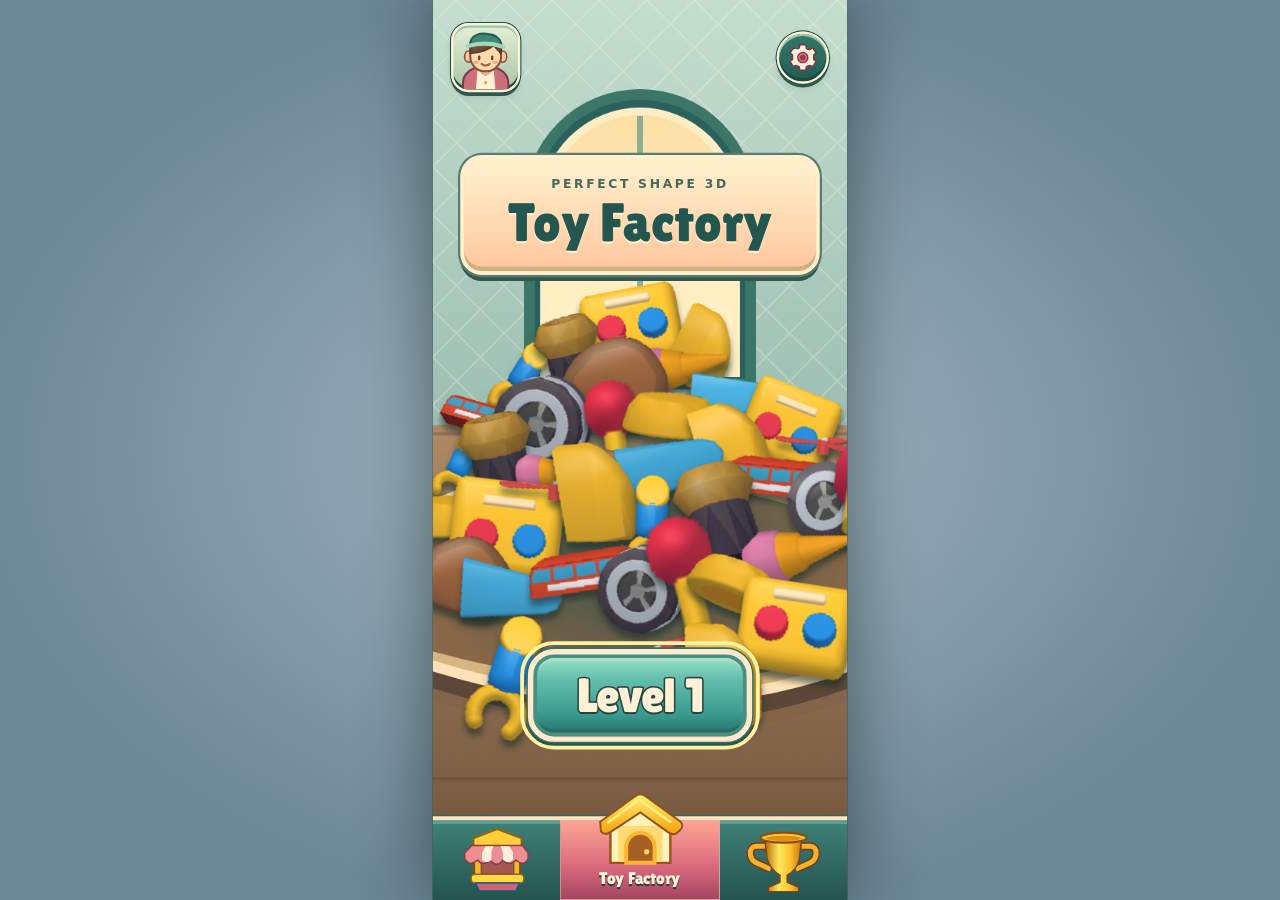
==== commit da8af016: "Update Christmas Toy Factory tutorials, missions and gift folding" ====
--- a/games/christmas-toy-factory/index.html
+++ b/games/christmas-toy-factory/index.html
@@ -11,6 +11,7 @@
   <script defer src="assets/toy-meshes.js"></script>
   <script defer src="toy-models.js"></script>
   <script defer src="assets/gift-models.js"></script>
+  <script defer src="assets/gift-fold.js"></script>
   <script defer src="missions.js"></script>
   <script defer src="assets/cannon-es.min.js"></script>
   <script defer src="tray-physics.js"></script>
@@ -27,15 +28,12 @@
     <div id="stage">
       <section id="home" aria-labelledby="home-title">
         <canvas id="home-art" width="540" height="1172" aria-hidden="true"></canvas>
-        <header class="home-hud">
-          <button id="home-profile" class="profile glossy" aria-label="Chọn level"></button>
-          <div class="hud-pill home-gifts" aria-label="Tổng quà đã gói"><span class="heart-token" id="home-gift-icon" aria-hidden="true"></span><b id="home-total">0</b><small>QUÀ</small><button id="home-help" class="plus glossy" aria-label="Cách chơi">+</button></div>
-          <div class="hud-pill home-level-pill"><span class="coin" aria-hidden="true"><small>LV</small></span><b id="home-level">1</b><button id="home-level-picker" class="plus glossy" aria-label="Chọn level">+</button></div>
-          <button id="home-settings" class="gear glossy" aria-label="Cài đặt"></button>
+        <header class="home-hud" aria-label="Menu màn hình chính">
+          <div id="home-profile" class="profile" role="img" aria-label="Avatar người chơi"></div>
+          <button id="home-settings" class="gear glossy" aria-label="Cài đặt" title="Cài đặt"></button>
         </header>
         <div class="home-title press-title"><p>PERFECT SHAPE 3D</p><h1 id="home-title">Toy Factory</h1></div>
         <button id="home-play" class="play glossy">Level 1</button>
-        <p id="home-progress">Level 1 / 38</p>
         <nav class="tabs" aria-label="Menu chính">
           <button id="home-collection" aria-label="Bộ đồ chơi"></button>
           <button id="home-tab" class="selected" aria-current="page">Toy Factory</button>
@@ -98,6 +96,17 @@
       <div id="piece-buttons" aria-label="Mảnh trong hộp"></div>
       <footer class="tools order-rail"><button id="hint" class="glossy"><span>✧</span> Gợi ý</button><button id="shuffle" class="glossy"><span>⤨</span> Xóc hộp</button><button id="boost" class="boost glossy" disabled aria-label="Giữ để tăng tốc băng chuyền"><span>»</span> GIỮ TĂNG TỐC</button></footer>
       <div id="toast" role="status" hidden></div>
+      <section id="tutorial" hidden aria-labelledby="tutorial-title">
+        <svg class="tutorial-shade" viewBox="0 0 540 1172" aria-hidden="true"><path id="tutorial-mask" fill-rule="evenodd"/></svg>
+        <div id="tutorial-outline" aria-hidden="true"></div>
+        <article class="tutorial-card">
+          <span id="tutorial-level" class="tutorial-level"></span>
+          <h2 id="tutorial-title"></h2>
+          <p id="tutorial-copy" role="status"></p>
+          <button id="tutorial-continue" class="glossy" hidden>ĐÃ HIỂU · CHƠI TIẾP</button>
+        </article>
+        <button id="tutorial-piece" aria-describedby="tutorial-copy" hidden><svg viewBox="0 0 48 56" aria-hidden="true"><path d="M18 31V9a4 4 0 0 1 8 0v14-4a4 4 0 0 1 8 0v5-2a4 4 0 0 1 8 0v15c0 9-5 15-13 15h-2c-5 0-8-2-11-6L6 33a4 4 0 0 1 6-5l6 6"/></svg></button>
+      </section>
       </div>
       <dialog id="modal" aria-labelledby="modal-title"><article class="panel"><header class="panel-heading"><h1 id="modal-title"></h1><p id="modal-subtitle"></p></header><button id="close" class="close glossy" aria-label="Đóng">×</button><div class="panel-body" id="modal-content"></div></article></dialog>
     </div>
--- a/games/christmas-toy-factory/game.css
+++ b/games/christmas-toy-factory/game.css
@@ -7,13 +7,16 @@
 #home{z-index:9;text-align:center;color:var(--cream)}
 #home button{pointer-events:auto}
 #home-art{position:absolute;inset:0;width:100%;height:100%;pointer-events:none}
-.home-hud .hud-pill{min-width:0;gap:5px;letter-spacing:0}
-.home-gifts .heart-token{width:59px;height:59px;flex:0 0 59px;margin-left:-6px}
-.home-gifts small{font:900 13px var(--font-body)}
-#home-total{font-size:23px;min-width:16px}
-#home-level{font-size:25px;flex:1;min-width:0;text-align:center}
-.home-level-pill .coin{position:relative}
-.home-level-pill .coin small{position:absolute;inset:0;display:grid;place-items:center;font-size:17px;color:#955410;text-shadow:0 1px #fff086}
+/* Home keeps the avatar and settings aligned at opposite edges. */
+.home-hud{top:30px;left:24px;right:24px;height:90px;display:grid;grid-template-columns:90px 68px;justify-content:space-between;align-items:center}
+.home-hud #home-profile,.home-hud #home-settings{position:static;display:flex;flex-direction:column;align-items:center;justify-content:center;gap:3px;width:90px;height:90px;padding:7px 4px;border:3px solid var(--cream);border-radius:23px;background:var(--ui-primary);color:var(--ui-on-primary);box-shadow:0 0 0 1.5px var(--ui-primary-edge),inset 0 3px 0 #96c7ae,inset 0 -4px 0 #194a42,0 5px 0 #315850,0 7px 9px #234f4720}
+.home-hud #home-profile{padding:4px;overflow:hidden;background:linear-gradient(#e4efd8,#a6c5a2)}
+.home-hud #home-profile svg{width:76px;height:76px;align-self:center;transform:translateY(4px)}
+.home-hud #home-settings{width:68px;height:68px;padding:12px;border-radius:50%}
+.home-hud #home-settings svg{width:38px;height:38px;flex-shrink:0}
+.home-hud button:focus-visible{outline:3px solid var(--ui-ink);outline-offset:5px}
+.home-hud button:hover{filter:brightness(1.06)}
+.home-hud button:active{transform:translateY(2px)}
 #home .tabs{pointer-events:auto}
 .toy-collection-grid{display:grid;grid-template-columns:repeat(3,minmax(0,1fr));gap:10px;max-height:540px;overflow:auto;padding:4px;overscroll-behavior:contain}
 .toy-collection-item{display:flex;align-items:center;flex-direction:column;padding:4px 3px 10px;border:3px solid #ffe7bd;border-radius:13px;background:#ffd0a4;color:var(--dark-jade);text-align:center}
@@ -22,6 +25,25 @@
 .panel-body .home-action{display:block;margin:20px auto 0;background:transparent;color:var(--cream);text-decoration:underline;text-underline-offset:4px;font:800 17px var(--font-body);min-height:48px;padding:8px 20px}
 button:disabled{cursor:default}button:disabled:not(#spin){filter:saturate(.45);opacity:.65}
 #world{touch-action:none}
+/* Guided actions share the 540 × 1172 gameplay coordinates and scale with the stage. */
+#tutorial{position:absolute;inset:0;z-index:10;pointer-events:none;color:var(--dark-jade)}
+#tutorial[hidden]{display:none}
+.tutorial-shade{position:absolute;inset:0;width:100%;height:100%;fill:#142d38b8}
+.tutorial-card{position:absolute;top:220px;left:44px;right:44px;padding:23px 24px;background:linear-gradient(#fff8e5,#ffe3b2);border:4px solid #fff0d6;border-radius:24px;box-shadow:0 6px 0 #896747,0 12px 24px #10232e55;text-align:center}
+.tutorial-level{font:900 15px/1.3 var(--font-body);letter-spacing:1.5px;color:#417e70}
+.tutorial-card h2{margin:9px 0 12px;font:900 29px/1.15 var(--font-body)}
+.tutorial-card p{margin:0;font:700 21px/1.5 var(--font-body)}
+.tutorial-card strong{color:#ad344d;font-weight:900}
+#tutorial[data-kind="queue"] .tutorial-card{top:338px}
+#tutorial-continue{pointer-events:auto;display:block;width:100%;min-height:66px;margin-top:20px;border:3px solid #28786f;border-radius:16px;background:linear-gradient(#a4deca,#61b5a8);color:var(--dark-jade);font:900 21px var(--font-body);box-shadow:0 4px 0 #28786f}
+#tutorial-continue[hidden],#tutorial-piece[hidden]{display:none}
+#tutorial-outline{position:absolute;border:4px solid #ffe684;border-radius:18px;box-shadow:0 0 0 3px #9c7530,0 0 24px #ffdc7599;box-sizing:border-box}
+#tutorial[data-kind="queue"] #tutorial-outline{border-color:#ffb4a1;box-shadow:0 0 0 3px #a74455,0 0 24px #ffb4a188}
+#tutorial-piece{position:absolute;pointer-events:auto;background:transparent;border:0;border-radius:18px;padding:0;touch-action:manipulation}
+#tutorial-piece svg{position:absolute;right:-30px;bottom:-43px;width:58px;height:68px;fill:#fff1d3;stroke:#764b35;stroke-width:2.7;stroke-linejoin:round;filter:drop-shadow(0 3px 2px #17333366);animation:tutorial-tap 1.2s ease-in-out infinite}
+#tutorial-piece:focus-visible,#tutorial-continue:focus-visible{outline:5px solid #fff;outline-offset:5px}
+@keyframes tutorial-tap{50%{transform:translateY(-10px)}}
+@media(prefers-reduced-motion:reduce){#tutorial-piece svg{animation:none}}
 /* Gameplay HUD: one aligned row, with all artwork contained inside its control. */
 .hud{position:absolute;inset:24px 24px auto;display:grid;grid-template-columns:minmax(0,1fr) 166px 64px;gap:12px;height:68px;pointer-events:none}
 .hud button{pointer-events:auto}
@@ -46,11 +68,8 @@
 .hud button:active{transform:translateY(2px)}
 .brand.press-title{top:23px;left:23px;right:auto;width:213px;height:68px;padding:7px 6px;border-width:3px;border-radius:18px;box-shadow:0 0 0 2px #577d70,0 5px 0 #315850,inset 0 -4px #d3af7b}
 .brand small{display:block;font:850 9px/1.4 var(--font-body);letter-spacing:1.5px;color:#44685b}.brand strong{font-size:31px;line-height:1.15;white-space:nowrap;color:#23564f;text-shadow:0 2px #fff1cf}
-#machine{position:absolute;top:100px;left:22px;width:478px;height:262px;--wobble:0}
+#machine{position:absolute;top:100px;left:22px;width:478px;height:262px}
 .slot-cabinet,.slot-payline{position:absolute;inset:0;width:100%;height:256px;pointer-events:none}
-/* Payline arrows wobble while reels spin; --wobble is driven by the game clock so pause freezes it. */
-.slot-arrow{transform-box:fill-box;transform-origin:center;transform:translateX(calc(var(--wobble) * 3px)) rotate(calc(var(--wobble) * 10deg))}
-.slot-arrow.right{transform:translateX(calc(var(--wobble) * -3px)) rotate(calc(var(--wobble) * -10deg))}
 .slot-cabinet{filter:drop-shadow(0 4px 0 #254c4280)}
 .slot-payline{z-index:2}
 .machine-title,.machine-foot{display:none}
@@ -130,3 +149,67 @@
 .instruction-plate.clue-plate{display:none}
 #parts-count{display:none}
 .station .toy-name,.station .deadline,.station .part-dots{display:none!important}
+
+/* Color roles for Toy Factory; keep the original Letter Press stylesheet intact. */
+:root{
+  --ui-ink:#233b35;
+  --ui-surface:#fff4e2;
+  --ui-primary:linear-gradient(#327663,#286b60 60%,#21584f);
+  --ui-primary-edge:#1f5147;
+  --ui-on-primary:#fff4e2;
+  --ui-toggle-on:linear-gradient(#b7e0cf,#93c6b0);
+  --ui-toggle-off:linear-gradient(#e6ddd2,#d7c9ba);
+  --ui-off-ink:#58454b;
+  --ui-warning:#ad344d;
+  --ui-scrim:#142d38b8;
+}
+#modal{background:var(--ui-scrim)}
+.tutorial-shade{fill:var(--ui-scrim)}
+.panel .close{
+  background:linear-gradient(#d87582,#ad445f);
+  border-color:#843c4d;
+  box-shadow:inset 0 3px 1px #efa4a7,inset 0 -4px 1px #923c53,0 3px 0 #723346;
+  -webkit-text-stroke:2px #6b2f40;
+}
+.panel-body .action:not(.alt){
+  background:var(--ui-primary);
+  border-color:var(--ui-primary-edge);
+  color:var(--ui-on-primary);
+  -webkit-text-stroke:0;
+  text-shadow:0 1px #173f37;
+  box-shadow:inset 0 3px 0 #96c7ae,inset 0 -4px 0 #194a42,0 3px 0 #774352;
+}
+.panel-body .action:not(.alt):hover{filter:brightness(1.04)}
+.settings-panel #resume{box-shadow:0 0 0 1px #306d60,inset 0 3px 0 #96c7ae,inset 0 -4px 0 #194a42,0 4px 0 #875263;text-shadow:0 1px #173f37}
+.setting-tile{
+  background:var(--ui-toggle-on);
+  color:var(--ui-ink);
+  box-shadow:0 0 0 1px #5a8874,inset 0 3px 0 #d7eedc,inset 0 -4px 0 #79ac95,0 4px 0 #875263;
+}
+.setting-label{text-shadow:none}
+.setting-icon{filter:drop-shadow(0 1px 0 #daefdc)}
+.setting-tile[aria-pressed="false"]{background:var(--ui-toggle-off);color:var(--ui-off-ink);box-shadow:0 0 0 1px #9a8379,inset 0 3px 0 #f6eee0,inset 0 -4px 0 #bcaa9a,0 4px 0 #875263}
+.setting-tile[aria-pressed="false"] .setting-label{color:var(--ui-off-ink);text-shadow:none}
+.setting-tile[aria-pressed="false"] .setting-state{background:#73575f;color:var(--ui-surface)}
+.setting-tile[aria-pressed="false"] .setting-icon>svg+svg{filter:drop-shadow(1px -1px 0 #e6ddd2)}
+.setting-guide{background:linear-gradient(#fff4e2,#f7dcb2);color:#674930;box-shadow:0 0 0 1px #9b7756,inset 0 3px 0 #fff9e5,inset 0 -4px 0 #dfbd8e,0 4px 0 #875263}
+.setting-guide .setting-label{text-shadow:none}
+.setting-guide .setting-state{background:#805d3b;color:var(--ui-surface)}
+.settings-panel .panel-heading #modal-subtitle{color:#fff4e2;background:#843b50;border-radius:8px;padding:3px 11px;text-shadow:none}
+.settings-navigation button{background:#994458;box-shadow:inset 0 2px 0 #c66a7e,0 3px 0 #80394c}
+.panel-body .home-action{background:#823b50;border-radius:12px;text-shadow:none}
+.toy-collection-item{background:var(--ui-surface)}
+.toy-level-list .level-choice{position:relative}
+.toy-level-list .level-choice.current{border-color:#296b60;background:#fff4e2;box-shadow:0 0 0 1px #fff0d6,0 3px #24584e}
+.level-current-marker{position:absolute;right:5px;top:5px;display:grid;place-items:center;width:24px;height:24px;border-radius:50%;background:#296b60;color:#fff4e2;font:900 16px/1 var(--font-body);box-shadow:0 1px 0 #173f37}
+.panel[data-kind="success"] .panel-heading{background:linear-gradient(#fff1bd,#efcb82);box-shadow:0 0 0 2px #8b6541,inset 0 0 0 5px #e0b876,inset 0 9px 0 #fff7d8,0 5px 0 #9b7147;color:var(--ui-ink);-webkit-text-stroke:0;text-shadow:0 1px #fff5d4}
+.panel[data-kind="success"] .panel-heading p{-webkit-text-stroke:0;text-shadow:none}
+.panel[data-kind="success"] .reward{background:radial-gradient(ellipse at center,#fff1bc 0%,#fff1bc00 68%)}
+.panel[data-kind="success"] .result{background:#d3e6ca;border-color:#a8c39c;color:var(--ui-ink);box-shadow:inset 0 2px 0 #e9f3d9}
+.panel[data-kind="success"] .result b{color:#24584e;-webkit-text-stroke:0;text-shadow:none}
+.panel[data-kind="failure"] .panel-heading{background:linear-gradient(#c56376,#963c56);box-shadow:0 0 0 2px #7e394a,inset 0 0 0 5px #a74c66,inset 0 9px 0 #de8992,0 5px 0 #79364e}
+.failure-symbol{color:#ffe2b2;margin:0 auto 8px;width:40px;height:40px}
+.failure-symbol svg{display:block;width:100%;height:100%}
+.tutorial-card strong{color:var(--ui-warning)}
+.panel button:focus-visible{outline:4px solid #fff8d5;outline-offset:3px;box-shadow:0 0 0 7px #24584e}
+.toy-level-list .level-choice:focus-visible{outline:3px solid #24584e;outline-offset:2px;box-shadow:0 0 0 5px #fff4e2}
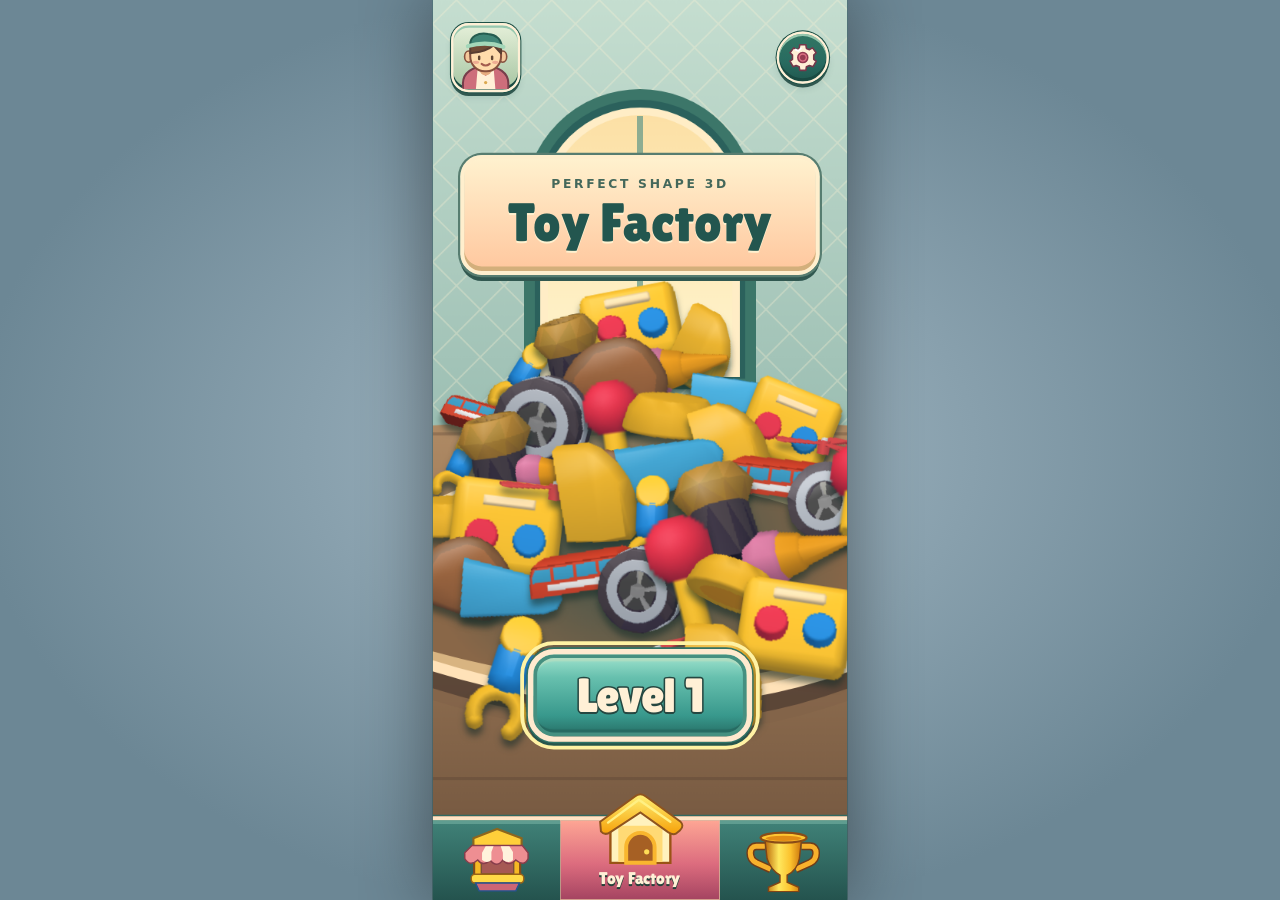
==== commit d14f82d0: "Translate all Christmas Toy Factory player-facing text to English" ====
--- a/games/christmas-toy-factory/index.html
+++ b/games/christmas-toy-factory/index.html
@@ -1,5 +1,5 @@
 <!doctype html>
-<html lang="vi">
+<html lang="en">
 <head>
   <meta charset="utf-8">
   <meta name="viewport" content="width=device-width,initial-scale=1,viewport-fit=cover">
@@ -24,40 +24,40 @@
 <body>
   <!-- Add src or a <source> here when the background music track is available. -->
   <audio id="background-music" loop preload="none"></audio>
-  <main id="viewport" aria-label="Xưởng đồ chơi Giáng sinh">
+  <main id="viewport" aria-label="Christmas Toy Factory">
     <div id="stage">
       <section id="home" aria-labelledby="home-title">
         <canvas id="home-art" width="540" height="1172" aria-hidden="true"></canvas>
-        <header class="home-hud" aria-label="Menu màn hình chính">
-          <div id="home-profile" class="profile" role="img" aria-label="Avatar người chơi"></div>
-          <button id="home-settings" class="gear glossy" aria-label="Cài đặt" title="Cài đặt"></button>
+        <header class="home-hud" aria-label="Home screen menu">
+          <div id="home-profile" class="profile" role="img" aria-label="Player avatar"></div>
+          <button id="home-settings" class="gear glossy" aria-label="Settings" title="Settings"></button>
         </header>
         <div class="home-title press-title"><p>PERFECT SHAPE 3D</p><h1 id="home-title">Toy Factory</h1></div>
         <button id="home-play" class="play glossy">Level 1</button>
-        <nav class="tabs" aria-label="Menu chính">
-          <button id="home-collection" aria-label="Bộ đồ chơi"></button>
+        <nav class="tabs" aria-label="Main menu">
+          <button id="home-collection" aria-label="Toy collection"></button>
           <button id="home-tab" class="selected" aria-current="page">Toy Factory</button>
-          <button id="home-levels" aria-label="Chọn level"></button>
+          <button id="home-levels" aria-label="Select level"></button>
         </nav>
       </section>
       <div id="game-screen" hidden inert>
-      <canvas id="world" width="540" height="1172" aria-label="Đồ chơi trên băng chuyền và hộp linh kiện"></canvas>
-      <header class="hud" aria-label="Thông tin chuyến quà">
-        <button id="batch-label" class="level-card glossy" aria-label="Chọn level">
+      <canvas id="world" width="540" height="1172" aria-label="Conveyor toys and parts tray"></canvas>
+      <header class="hud" aria-label="Gift delivery progress">
+        <button id="batch-label" class="level-card glossy" aria-label="Select level">
           <span class="batch-token" aria-hidden="true">
             <svg viewBox="0 0 48 48" fill="none"><path d="M7 23h34v18a3 3 0 0 1-3 3H10a3 3 0 0 1-3-3Z" fill="#f3b991" stroke="#754b39" stroke-width="2"/><path d="M5 17h38v9H5Z" fill="#ffe6b5" stroke="#754b39" stroke-width="2" stroke-linejoin="round"/><path d="M21 17h7v27h-7Z" fill="#d96872" stroke="#954453" stroke-width="1.5"/><path d="M24 17C6 19 10 2 17 7c4 2 7 10 7 10Zm0 0C42 19 38 2 31 7c-4 2-7 10-7 10Z" fill="#f08b90" stroke="#954453" stroke-width="2"/><path d="M10 30v9m1-19h7" stroke="#fff4d7" stroke-width="2" stroke-linecap="round"/></svg>
           </span>
-          <b id="batch-count" role="status" aria-label="Số quà chưa gói">3</b>
-          <span class="batch-copy"><small>QUÀ</small><strong>CHƯA GÓI</strong></span>
+          <b id="batch-count" role="status" aria-label="Gifts left to pack">3</b>
+          <span class="batch-copy"><small>GIFTS</small><strong>TO PACK</strong></span>
           <svg class="batch-chevron" viewBox="0 0 8 14" aria-hidden="true"><path d="m2 2 4 5-4 5"/></svg>
         </button>
-        <div class="gift-counter hud-pill" role="group" aria-label="Tổng quà đã gói">
+        <div class="gift-counter hud-pill" role="group" aria-label="Total gifts packed">
           <span class="reward-token" id="gift-icon" aria-hidden="true"></span>
-          <span class="gift-copy"><b id="total-gifts">0</b><small>TỔNG QUÀ</small></span>
+          <span class="gift-copy"><b id="total-gifts">0</b><small>TOTAL GIFTS</small></span>
         </div>
-        <button id="settings" class="gear glossy" aria-label="Cài đặt"></button>
+        <button id="settings" class="gear glossy" aria-label="Settings"></button>
       </header>
-      <section id="machine" aria-label="Máy quay đồ chơi">
+      <section id="machine" aria-label="Toy slot machine">
         <svg class="slot-cabinet" viewBox="0 0 454 238" preserveAspectRatio="none" aria-hidden="true">
           <defs>
             <linearGradient id="slot-shell" x2=".8" y2="1"><stop stop-color="#78d2bb"/><stop offset=".48" stop-color="#359f91"/><stop offset="1" stop-color="#14635e"/></linearGradient>
@@ -75,7 +75,7 @@
           <path d="M54 215q7 7 14 0 7 7 14 0 7 7 14 0 7 7 14 0 7 7 14 0 7 7 14 0 7 7 14 0 7 7 14 0 7 7 14 0 7 7 14 0 7 7 14 0 7 7 14 0 7 7 14 0 7 7 14 0 7 7 14 0 7 7 14 0 7 7 14 0 7 7 14 0 7 7 14 0 7 7 14 0 7 7 14 0 7 7 14 0 7 7 14 0 7 7 14 0 7 7 14 0" fill="none" stroke="#ffeac4" stroke-width="2"/>
         </svg>
         <div class="machine-title"><b id="mission-title">MISSION · LEVEL 01</b></div>
-        <div class="reels" aria-label="Kết quả quay đồ chơi"></div>
+        <div class="reels" aria-label="Toy spin results"></div>
         <svg class="slot-payline" viewBox="0 0 454 238" preserveAspectRatio="none" aria-hidden="true">
           <rect x="12" y="86" width="430" height="77" rx="10" fill="none" stroke="#a97519" stroke-width="11"/>
           <rect x="12" y="86" width="430" height="77" rx="10" fill="none" stroke="url(#slot-gold)" stroke-width="7"/>
@@ -86,15 +86,15 @@
           <path d="M442 113q5-3 5 4v17q0 7-6 4l-15-9q-5-4 0-7Z" fill="none" stroke="#ffdc44" stroke-width="2"/></g>
         </svg>
         <div id="lever" aria-hidden="true"><div class="lever-mount"></div><div class="lever-arm"></div><div class="lever-base"></div><i class="lever-ball"></i></div>
-        <div class="machine-foot"><p id="machine-caption">Đang chuẩn bị quay đồ chơi…</p></div>
-        <button id="spin" class="play glossy" disabled>ĐANG QUAY ĐỒ CHƠI…</button>
+        <div class="machine-foot"><p id="machine-caption">Preparing the toy machine…</p></div>
+        <button id="spin" class="play glossy" disabled>SPINNING TOYS…</button>
       </section>
 
-      <div id="stations" aria-label="Các đồ chơi cần lắp"></div>
-      <div class="clue-plate instruction-plate"><span>LẮP RÁP</span><strong id="instruction" role="status">Khởi động băng chuyền để lắp đồ chơi!</strong></div>
-      <div class="tray-heading"><span>HỘP LINH KIỆN</span><span id="parts-count">TÌM MẢNH CÒN THIẾU</span></div>
-      <div id="piece-buttons" aria-label="Mảnh trong hộp"></div>
-      <footer class="tools order-rail"><button id="hint" class="glossy"><span>✧</span> Gợi ý</button><button id="shuffle" class="glossy"><span>⤨</span> Xóc hộp</button><button id="boost" class="boost glossy" disabled aria-label="Giữ để tăng tốc băng chuyền"><span>»</span> GIỮ TĂNG TỐC</button></footer>
+      <div id="stations" aria-label="Toys to assemble"></div>
+      <div class="clue-plate instruction-plate"><span>ASSEMBLE</span><strong id="instruction" role="status">Start the conveyor to assemble toys!</strong></div>
+      <div class="tray-heading"><span>PARTS TRAY</span><span id="parts-count">FIND THE MISSING PARTS</span></div>
+      <div id="piece-buttons" aria-label="Parts in the tray"></div>
+      <footer class="tools order-rail"><button id="hint" class="glossy"><span>✧</span> Hint</button><button id="shuffle" class="glossy"><span>⤨</span> Shake</button><button id="boost" class="boost glossy" disabled aria-label="Hold to speed up the conveyor"><span>»</span> HOLD TO SPEED UP</button></footer>
       <div id="toast" role="status" hidden></div>
       <section id="tutorial" hidden aria-labelledby="tutorial-title">
         <svg class="tutorial-shade" viewBox="0 0 540 1172" aria-hidden="true"><path id="tutorial-mask" fill-rule="evenodd"/></svg>
@@ -103,12 +103,12 @@
           <span id="tutorial-level" class="tutorial-level"></span>
           <h2 id="tutorial-title"></h2>
           <p id="tutorial-copy" role="status"></p>
-          <button id="tutorial-continue" class="glossy" hidden>ĐÃ HIỂU · CHƠI TIẾP</button>
+          <button id="tutorial-continue" class="glossy" hidden>GOT IT · CONTINUE</button>
         </article>
         <button id="tutorial-piece" aria-describedby="tutorial-copy" hidden><svg viewBox="0 0 48 56" aria-hidden="true"><path d="M18 31V9a4 4 0 0 1 8 0v14-4a4 4 0 0 1 8 0v5-2a4 4 0 0 1 8 0v15c0 9-5 15-13 15h-2c-5 0-8-2-11-6L6 33a4 4 0 0 1 6-5l6 6"/></svg></button>
       </section>
       </div>
-      <dialog id="modal" aria-labelledby="modal-title"><article class="panel"><header class="panel-heading"><h1 id="modal-title"></h1><p id="modal-subtitle"></p></header><button id="close" class="close glossy" aria-label="Đóng">×</button><div class="panel-body" id="modal-content"></div></article></dialog>
+      <dialog id="modal" aria-labelledby="modal-title"><article class="panel"><header class="panel-heading"><h1 id="modal-title"></h1><p id="modal-subtitle"></p></header><button id="close" class="close glossy" aria-label="Close">×</button><div class="panel-body" id="modal-content"></div></article></dialog>
     </div>
   </main>
 </body>
--- a/games/christmas-toy-factory/game.css
+++ b/games/christmas-toy-factory/game.css
@@ -76,7 +76,7 @@
 #spin.play{display:none;top:226px;width:308px;height:34px;border-width:3px;border-radius:12px;font:900 13px var(--font-body);letter-spacing:0;word-spacing:0;-webkit-text-stroke:0;box-shadow:0 0 0 2px #307366,inset 0 0 0 2px #459080,inset 0 3px 2px #b1ddc1,inset 0 -3px 1px #276b62,0 3px 0 #27564c}
 #spin:disabled{font-size:12px;-webkit-text-stroke:0;text-shadow:0 1px #254741;filter:saturate(.7)}
 .conveyor-heading{position:absolute;top:366px;left:32px;right:32px;display:flex;align-items:center;justify-content:flex-end;height:29px}.conveyor-heading .level-chip{position:static;font:900 15px/23px var(--font-body);-webkit-text-stroke:2px #254741;padding:2px 9px;letter-spacing:0}#batch-count{font-size:23px;color:#fff4dc;-webkit-text-stroke:2.5px #254741;paint-order:stroke fill;text-shadow:0 2px #254741}#batch-count i{font:850 9px var(--font-body);-webkit-text-stroke:0;margin-left:5px;color:#294741;text-shadow:0 1px #fff0d6;letter-spacing:.4px}
-.station{position:absolute;top:398px;width:156px;height:156px;background:transparent;color:#fff0d6}.station:hover:not(:disabled){background:#ffffff10;border-radius:20px}.station:disabled{opacity:1;filter:none}.station .toy-name{position:absolute;left:0;right:0;top:149px;font:900 12px var(--font-body);letter-spacing:.5px;-webkit-text-stroke:2.2px #254741;paint-order:stroke fill;text-shadow:0 2px #254741}.station .part-dots{position:absolute;top:175px;left:0;right:0;display:flex;gap:5px;justify-content:center}.part-dots i{width:8px;height:8px;border-radius:50%;background:#173e43;border:1px solid #8bd3c8}.part-dots i.done{background:#ffe545;box-shadow:0 0 7px #ffed9e}.station.selected{border-bottom:3px solid #ffe545}.station.ready .toy-name{color:#fff1a4}.station.ready .part-dots:after{content:'✓ ĐÃ GÓI';font:850 9px var(--font-body);color:#fff0d6;letter-spacing:.8px;text-shadow:0 1px #254741}.station.ready .part-dots i{display:none}
+.station{position:absolute;top:398px;width:156px;height:156px;background:transparent;color:#fff0d6}.station:hover:not(:disabled){background:#ffffff10;border-radius:20px}.station:disabled{opacity:1;filter:none}.station .toy-name{position:absolute;left:0;right:0;top:149px;font:900 12px var(--font-body);letter-spacing:.5px;-webkit-text-stroke:2.2px #254741;paint-order:stroke fill;text-shadow:0 2px #254741}.station .part-dots{position:absolute;top:175px;left:0;right:0;display:flex;gap:5px;justify-content:center}.part-dots i{width:8px;height:8px;border-radius:50%;background:#173e43;border:1px solid #8bd3c8}.part-dots i.done{background:#ffe545;box-shadow:0 0 7px #ffed9e}.station.selected{border-bottom:3px solid #ffe545}.station.ready .toy-name{color:#fff1a4}.station.ready .part-dots:after{content:'✓ PACKED';font:850 9px var(--font-body);color:#fff0d6;letter-spacing:.8px;text-shadow:0 1px #254741}.station.ready .part-dots i{display:none}
 .instruction-plate.clue-plate{top:625px;left:42px;right:42px;min-height:46px;padding:6px 10px;gap:9px}.instruction-plate>span{font-size:10px;padding:6px;white-space:nowrap}.instruction-plate>strong{font:800 13px/1.2 var(--font-body);min-width:0}
 .tray-heading{position:absolute;top:679px;left:48px;right:48px;display:flex;justify-content:space-between;align-items:center;color:#294754;font:900 11px var(--font-body);letter-spacing:1px;text-shadow:0 1px #e2edf2}.tray-heading span:last-child{font-size:9px;letter-spacing:.4px;color:#294754}
 .tools.order-rail{gap:13px;padding:13px 26px 16px;min-height:93px}.tools button{height:55px;border-radius:16px;font:900 19px var(--font-body);text-shadow:0 2px #254741;color:#fff4df;flex:1;white-space:nowrap}.tools button span{font-size:25px;vertical-align:-1px;margin-right:4px}.tools #restart,.tools #help{flex:0 0 49px;width:49px}.tools #restart span{margin:0;font-size:29px}.tools #help{font:900 29px 'Lilita One',var(--font-body)}
